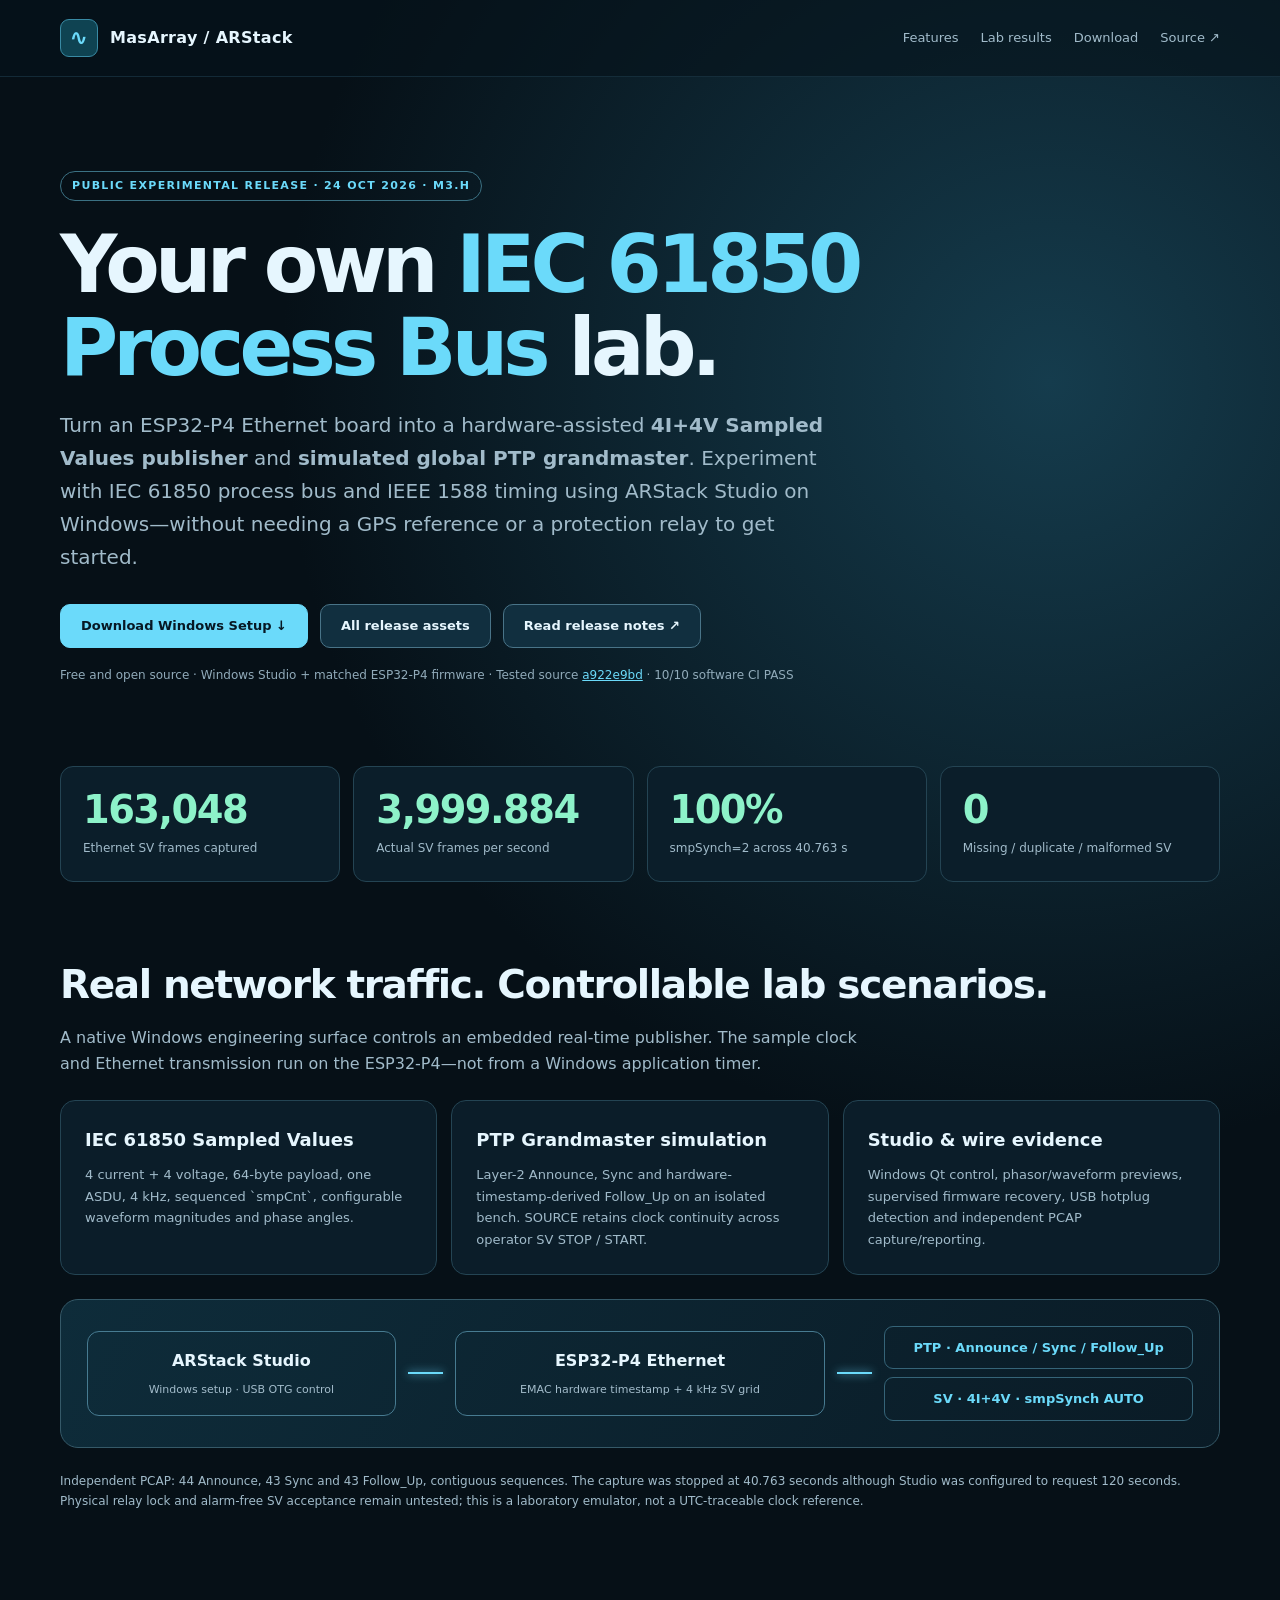
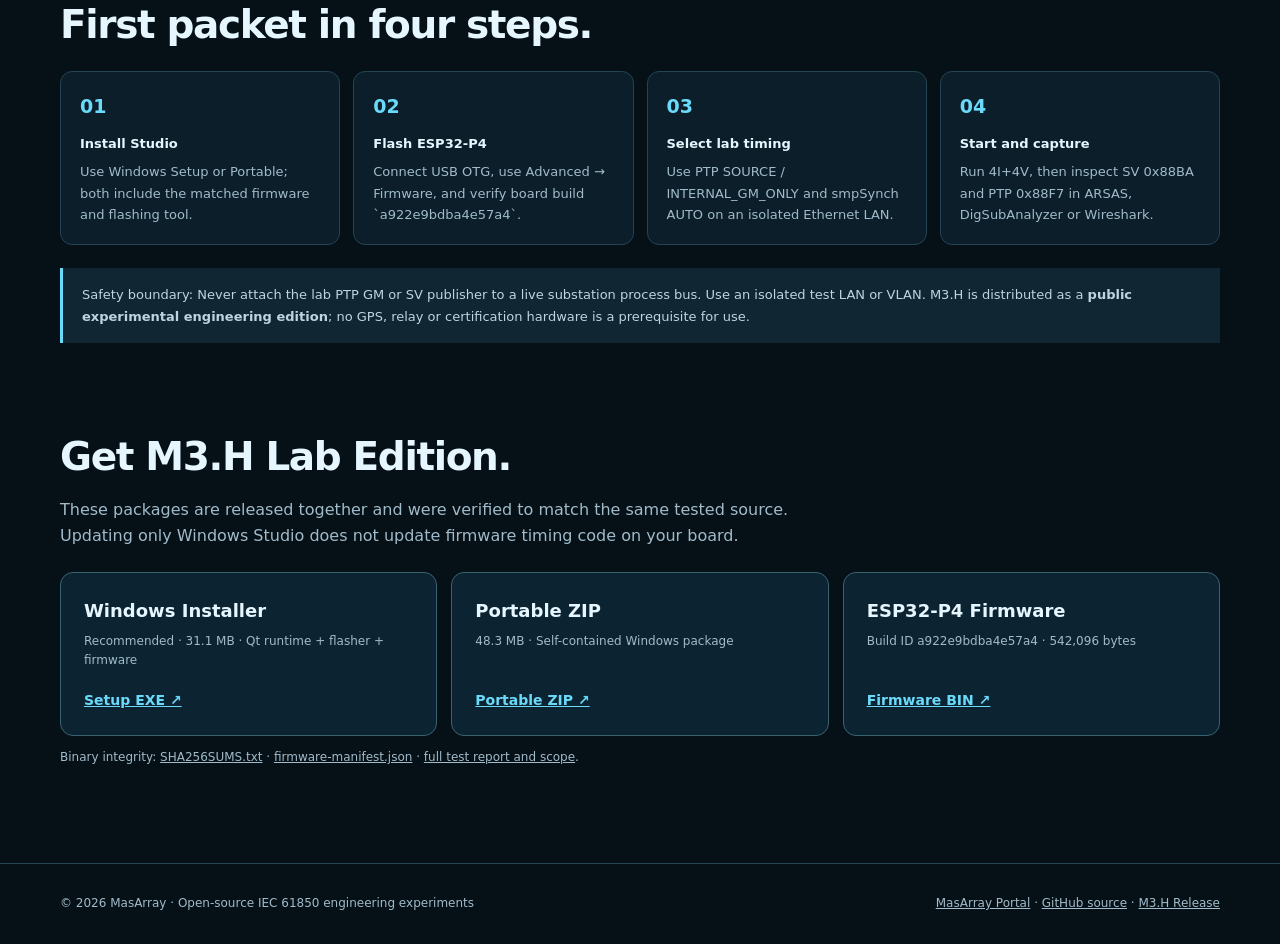
==== arstack61850/index.html @ d6f3a4f3 "feat(landing): publish standalone ARStack Process Bus M3.H product page, FAT metrics and verified do" ====
<!doctype html>
<html lang="en">
<head>
  <meta charset="utf-8">
  <meta name="viewport" content="width=device-width,initial-scale=1">
  <meta name="theme-color" content="#07151d">
  <meta name="robots" content="index,follow">
  <title>ARStack Process Bus Simulator M3.H — ESP32-P4 Sampled Values & PTP</title>
  <meta name="description" content="Free experimental IEC 61850 process bus lab simulator. ESP32-P4 4I+4V Sampled Values 4000 fps, simulated Global PTP Grandmaster, hardware timestamps, and native Windows Studio. Download Setup and firmware.">
  <link rel="canonical" href="https://masarray.github.io/arstack61850/">
  <meta property="og:type" content="website">
  <meta property="og:title" content="ARStack Process Bus Simulator — M3.H Lab Edition">
  <meta property="og:description" content="ESP32-P4 4I+4V Sampled Values + internal simulated Global PTP grandmaster for engineers. 163,048 SV in a 40.76 s capture; zero missing or sync transitions.">
  <meta property="og:url" content="https://masarray.github.io/arstack61850/">
  <meta property="og:image" content="https://masarray.github.io/social-preview.svg">
  <meta name="twitter:card" content="summary_large_image">
  <script type="application/ld+json">{"@context":"https://schema.org","@type":"SoftwareApplication","name":"ARStack Process Bus Simulator","softwareVersion":"M3.H Lab Edition","applicationCategory":"DeveloperApplication","operatingSystem":"Windows 10/11 + ESP32-P4 firmware","url":"https://masarray.github.io/arstack61850/","downloadUrl":"https://github.com/masarray/arstack61850/releases/tag/processbus-sim-m3h-20261024","isAccessibleForFree":true,"description":"Open-source experimental IEC 61850 Sampled Values publisher and internal simulated PTP grandmaster lab tool."}</script>
  <style>
    :root{color-scheme:dark;--bg:#061017;--panel:#0c202c;--ink:#e6f6fe;--dim:#a1bbca;--cyan:#6bdafa;--lime:#8df2c9;--line:#244453;--max:1160px;font:16px/1.65 system-ui,-apple-system,Segoe UI,sans-serif}
    *{box-sizing:border-box}body{margin:0;color:var(--ink);background:radial-gradient(circle at 82% 15%,#153c4d 0,transparent 32%),var(--bg)}
    a{color:inherit}a:focus-visible{outline:2px solid var(--cyan);outline-offset:4px}
    .shell{width:min(var(--max),calc(100% - 42px));margin:auto}.top{border-bottom:1px solid #21415288;background:#06121b9c}
    .nav{display:flex;justify-content:space-between;align-items:center;gap:16px;min-height:76px}.brand{display:flex;align-items:center;gap:12px;font-weight:770;text-decoration:none;letter-spacing:.02em}.logo{display:grid;place-items:center;width:38px;height:38px;background:#0f4352;border:1px solid #398aa4;border-radius:9px;color:var(--cyan);font-size:22px}
    .navlinks{display:flex;gap:22px;font-size:13px}.navlinks a{text-decoration:none;color:var(--dim)}.navlinks a:hover{color:var(--cyan)}
    .hero{padding:94px 0 60px}.pill{display:inline-block;padding:5px 11px;border:1px solid #3b7183;border-radius:100px;color:var(--cyan);font-size:11px;font-weight:700;letter-spacing:.12em;text-transform:uppercase}
    h1{max-width:960px;margin:23px 0 15px;font-size:clamp(43px,6.2vw,82px);line-height:1.04;letter-spacing:-.061em;font-weight:720}
    h1 em{font-style:normal;color:var(--cyan)}.lead{max-width:780px;color:var(--dim);font-size:clamp(16px,1.9vw,20px)}.actionrow{display:flex;flex-wrap:wrap;gap:12px;margin-top:30px}
    .btn{display:inline-flex;align-items:center;justify-content:center;min-height:44px;padding:10px 20px;border:1px solid #497488;border-radius:10px;text-decoration:none;font-size:13px;font-weight:700}
    .btn.primary{background:var(--cyan);border-color:var(--cyan);color:#071824}.btn.secondary{background:#112f3f}.btn:hover{filter:brightness(1.13)}
    .meta{margin-top:18px;color:#91abba;font-size:12px}.meta a{color:var(--cyan)}
    .metrics{display:grid;grid-template-columns:repeat(4,minmax(0,1fr));gap:13px;padding:20px 0 60px}
    .metric{padding:22px;background:#0b1e2a;border:1px solid var(--line);border-radius:13px}.metric strong{display:block;color:var(--lime);font-size:clamp(24px,3vw,39px);line-height:1.1;letter-spacing:-.04em}.metric span{display:block;margin-top:8px;color:var(--dim);font-size:12px}
    section.content{padding:20px 0 58px}h2{margin:0 0 14px;font-size:clamp(26px,3.5vw,39px);line-height:1.2;letter-spacing:-.035em}
    .sectionintro{max-width:800px;color:var(--dim)}.cards{display:grid;grid-template-columns:repeat(3,minmax(0,1fr));gap:14px;margin-top:22px}
    .card{padding:24px;border:1px solid var(--line);border-radius:15px;background:#0b1d29}.card h3{margin:0 0 10px;font-size:18px}.card p{margin:0;color:var(--dim);font-size:13px}
    .schematic{display:grid;grid-template-columns:1fr auto 1.2fr auto 1fr;align-items:center;gap:12px;margin:24px 0;padding:26px;border:1px solid #355968;border-radius:18px;background:linear-gradient(120deg,#0e2c3a,#0a1b26)}
    .unit{padding:16px;border:1px solid #477b91;border-radius:12px;text-align:center;font-weight:760}.unit small{display:block;color:#a3bccb;font-size:11px;font-weight:400;margin-top:7px}.wire{height:2px;width:35px;background:var(--cyan);box-shadow:0 0 9px var(--cyan)}.streams{display:grid;gap:8px;text-align:center}.streams div{padding:10px;border:1px solid #356478;border-radius:9px;color:var(--cyan);font-size:13px;font-weight:700}
    .footnote{padding:16px 19px;margin-top:22px;border-left:3px solid var(--cyan);background:#102633;color:#bfd4e0;font-size:13px}
    .setup{counter-reset:step;display:grid;grid-template-columns:repeat(4,1fr);gap:13px;margin:23px 0}.step{padding:19px;background:#0b1e2a;border:1px solid var(--line);border-radius:12px;color:var(--dim);font-size:13px}.step::before{counter-increment:step;content:"0" counter(step);display:block;color:var(--cyan);font-size:19px;font-weight:800;margin-bottom:10px}.step b{display:block;color:var(--ink);margin-bottom:7px}
    .downloads{display:grid;grid-template-columns:repeat(3,1fr);gap:14px;margin-top:22px}.download{display:flex;flex-direction:column;justify-content:space-between;gap:18px;padding:23px;border:1px solid #3a6372;border-radius:13px;background:#0c2432}.download h3{margin:0;font-size:18px}.download p{margin:6px 0 0;color:var(--dim);font-size:12px}.download a{color:var(--cyan);font-size:14px;font-weight:700}
    .small{color:var(--dim);font-size:12px}.footer{border-top:1px solid var(--line);margin-top:25px;padding:30px 0;color:var(--dim);font-size:12px}.footer .shell{display:flex;justify-content:space-between;gap:20px}
    @media(max-width:780px){.metrics{grid-template-columns:repeat(2,1fr)}.cards,.downloads{grid-template-columns:1fr}.setup{grid-template-columns:repeat(2,1fr)}.schematic{grid-template-columns:1fr;gap:12px}.wire{width:2px;height:25px;justify-self:center}.navlinks{gap:10px}.hero{padding-top:65px}}
    @media(max-width:480px){.shell{width:min(var(--max),calc(100% - 26px))}.navlinks a:first-child{display:none}.metrics{gap:8px}.metric{padding:16px}.setup{grid-template-columns:1fr}.actionrow .btn{width:100%}.footer .shell{flex-direction:column}}
    @media(prefers-reduced-motion:reduce){*{scroll-behavior:auto!important}}
  </style>
</head>
<body>
  <header class="top"><div class="shell nav"><a class="brand" href="https://masarray.github.io/"><span class="logo">∿</span>MasArray / ARStack</a><nav class="navlinks" aria-label="Product navigation"><a href="#features">Features</a><a href="#evidence">Lab results</a><a href="#downloads">Download</a><a href="https://github.com/masarray/arstack61850">Source ↗</a></nav></div></header>
  <main>
    <section class="shell hero"><span class="pill">Public experimental release · 24 Oct 2026 · M3.H</span>
      <h1>Your own <em>IEC 61850 Process Bus</em> lab.</h1>
      <p class="lead">Turn an ESP32-P4 Ethernet board into a hardware-assisted <strong>4I+4V Sampled Values publisher</strong> and <strong>simulated global PTP grandmaster</strong>. Experiment with IEC 61850 process bus and IEEE 1588 timing using ARStack Studio on Windows—without needing a GPS reference or a protection relay to get started.</p>
      <div class="actionrow"><a class="btn primary" href="https://github.com/masarray/arstack61850/releases/download/processbus-sim-m3h-20261024/ARStack-ProcessBus-M3H-win-x64-setup.exe">Download Windows Setup ↓</a><a class="btn secondary" href="#downloads">All release assets</a><a class="btn secondary" href="https://github.com/masarray/arstack61850/releases/tag/processbus-sim-m3h-20261024">Read release notes ↗</a></div>
      <div class="meta">Free and open source · Windows Studio + matched ESP32-P4 firmware · Tested source <a href="https://github.com/masarray/arstack61850/commit/a922e9bdba4e57a4e88406eb83344455dd8ff142">a922e9bd</a> · 10/10 software CI PASS</div>
    </section>
    <div class="shell metrics" id="evidence" aria-label="On-wire capture results"><div class="metric"><strong>163,048</strong><span>Ethernet SV frames captured</span></div><div class="metric"><strong>3,999.884</strong><span>Actual SV frames per second</span></div><div class="metric"><strong>100%</strong><span>smpSynch=2 across 40.763 s</span></div><div class="metric"><strong>0</strong><span>Missing / duplicate / malformed SV</span></div></div>
    <section class="shell content" id="features"><h2>Real network traffic. Controllable lab scenarios.</h2><p class="sectionintro">A native Windows engineering surface controls an embedded real-time publisher. The sample clock and Ethernet transmission run on the ESP32-P4—not from a Windows application timer.</p>
      <div class="cards"><article class="card"><h3>IEC 61850 Sampled Values</h3><p>4 current + 4 voltage, 64-byte payload, one ASDU, 4 kHz, sequenced `smpCnt`, configurable waveform magnitudes and phase angles.</p></article><article class="card"><h3>PTP Grandmaster simulation</h3><p>Layer-2 Announce, Sync and hardware-timestamp-derived Follow_Up on an isolated bench. SOURCE retains clock continuity across operator SV STOP / START.</p></article><article class="card"><h3>Studio & wire evidence</h3><p>Windows Qt control, phasor/waveform previews, supervised firmware recovery, USB hotplug detection and independent PCAP capture/reporting.</p></article></div>
      <div class="schematic" aria-label="Process bus simulator topology"><div class="unit">ARStack Studio<small>Windows setup · USB OTG control</small></div><span class="wire" aria-hidden="true"></span><div class="unit">ESP32-P4 Ethernet<small>EMAC hardware timestamp + 4 kHz SV grid</small></div><span class="wire" aria-hidden="true"></span><div class="streams"><div>PTP · Announce / Sync / Follow_Up</div><div>SV · 4I+4V · smpSynch AUTO</div></div></div>
      <p class="small">Independent PCAP: 44 Announce, 43 Sync and 43 Follow_Up, contiguous sequences. The capture was stopped at 40.763 seconds although Studio was configured to request 120 seconds. Physical relay lock and alarm-free SV acceptance remain untested; this is a laboratory emulator, not a UTC-traceable clock reference.</p>
    </section>
    <section class="shell content" id="getting-started"><h2>First packet in four steps.</h2><div class="setup"><div class="step"><b>Install Studio</b>Use Windows Setup or Portable; both include the matched firmware and flashing tool.</div><div class="step"><b>Flash ESP32-P4</b>Connect USB OTG, use Advanced → Firmware, and verify board build `a922e9bdba4e57a4`.</div><div class="step"><b>Select lab timing</b>Use PTP SOURCE / INTERNAL_GM_ONLY and smpSynch AUTO on an isolated Ethernet LAN.</div><div class="step"><b>Start and capture</b>Run 4I+4V, then inspect SV 0x88BA and PTP 0x88F7 in ARSAS, DigSubAnalyzer or Wireshark.</div></div><p class="footnote">Safety boundary: Never attach the lab PTP GM or SV publisher to a live substation process bus. Use an isolated test LAN or VLAN. M3.H is distributed as a <strong>public experimental engineering edition</strong>; no GPS, relay or certification hardware is a prerequisite for use.</p></section>
    <section class="shell content" id="downloads"><h2>Get M3.H Lab Edition.</h2><p class="sectionintro">These packages are released together and were verified to match the same tested source. Updating only Windows Studio does not update firmware timing code on your board.</p>
      <div class="downloads"><article class="download"><div><h3>Windows Installer</h3><p>Recommended · 31.1 MB · Qt runtime + flasher + firmware</p></div><a href="https://github.com/masarray/arstack61850/releases/download/processbus-sim-m3h-20261024/ARStack-ProcessBus-M3H-win-x64-setup.exe">Setup EXE ↗</a></article>
        <article class="download"><div><h3>Portable ZIP</h3><p>48.3 MB · Self-contained Windows package</p></div><a href="https://github.com/masarray/arstack61850/releases/download/processbus-sim-m3h-20261024/ARStack-ProcessBus-M3H-win-x64-portable.zip">Portable ZIP ↗</a></article>
        <article class="download"><div><h3>ESP32-P4 Firmware</h3><p>Build ID a922e9bdba4e57a4 · 542,096 bytes</p></div><a href="https://github.com/masarray/arstack61850/releases/download/processbus-sim-m3h-20261024/ARStack-ESP32P4-ProcessBus-M3H-firmware.bin">Firmware BIN ↗</a></article></div>
      <p class="small">Binary integrity: <a href="https://github.com/masarray/arstack61850/releases/download/processbus-sim-m3h-20261024/SHA256SUMS.txt">SHA256SUMS.txt</a> · <a href="https://github.com/masarray/arstack61850/releases/download/processbus-sim-m3h-20261024/firmware-manifest.json">firmware-manifest.json</a> · <a href="https://github.com/masarray/arstack61850/blob/main/docs/releases/PROCESS_BUS_SIMULATOR_M3H_PUBLIC_20261024.md">full test report and scope</a>.</p></section>
  </main>
  <footer class="footer"><div class="shell"><span>© 2026 MasArray · Open-source IEC 61850 engineering experiments</span><span><a href="https://masarray.github.io/">MasArray Portal</a> · <a href="https://github.com/masarray/arstack61850">GitHub source</a> · <a href="https://github.com/masarray/arstack61850/releases/tag/processbus-sim-m3h-20261024">M3.H Release</a></span></div></footer>
</body></html>
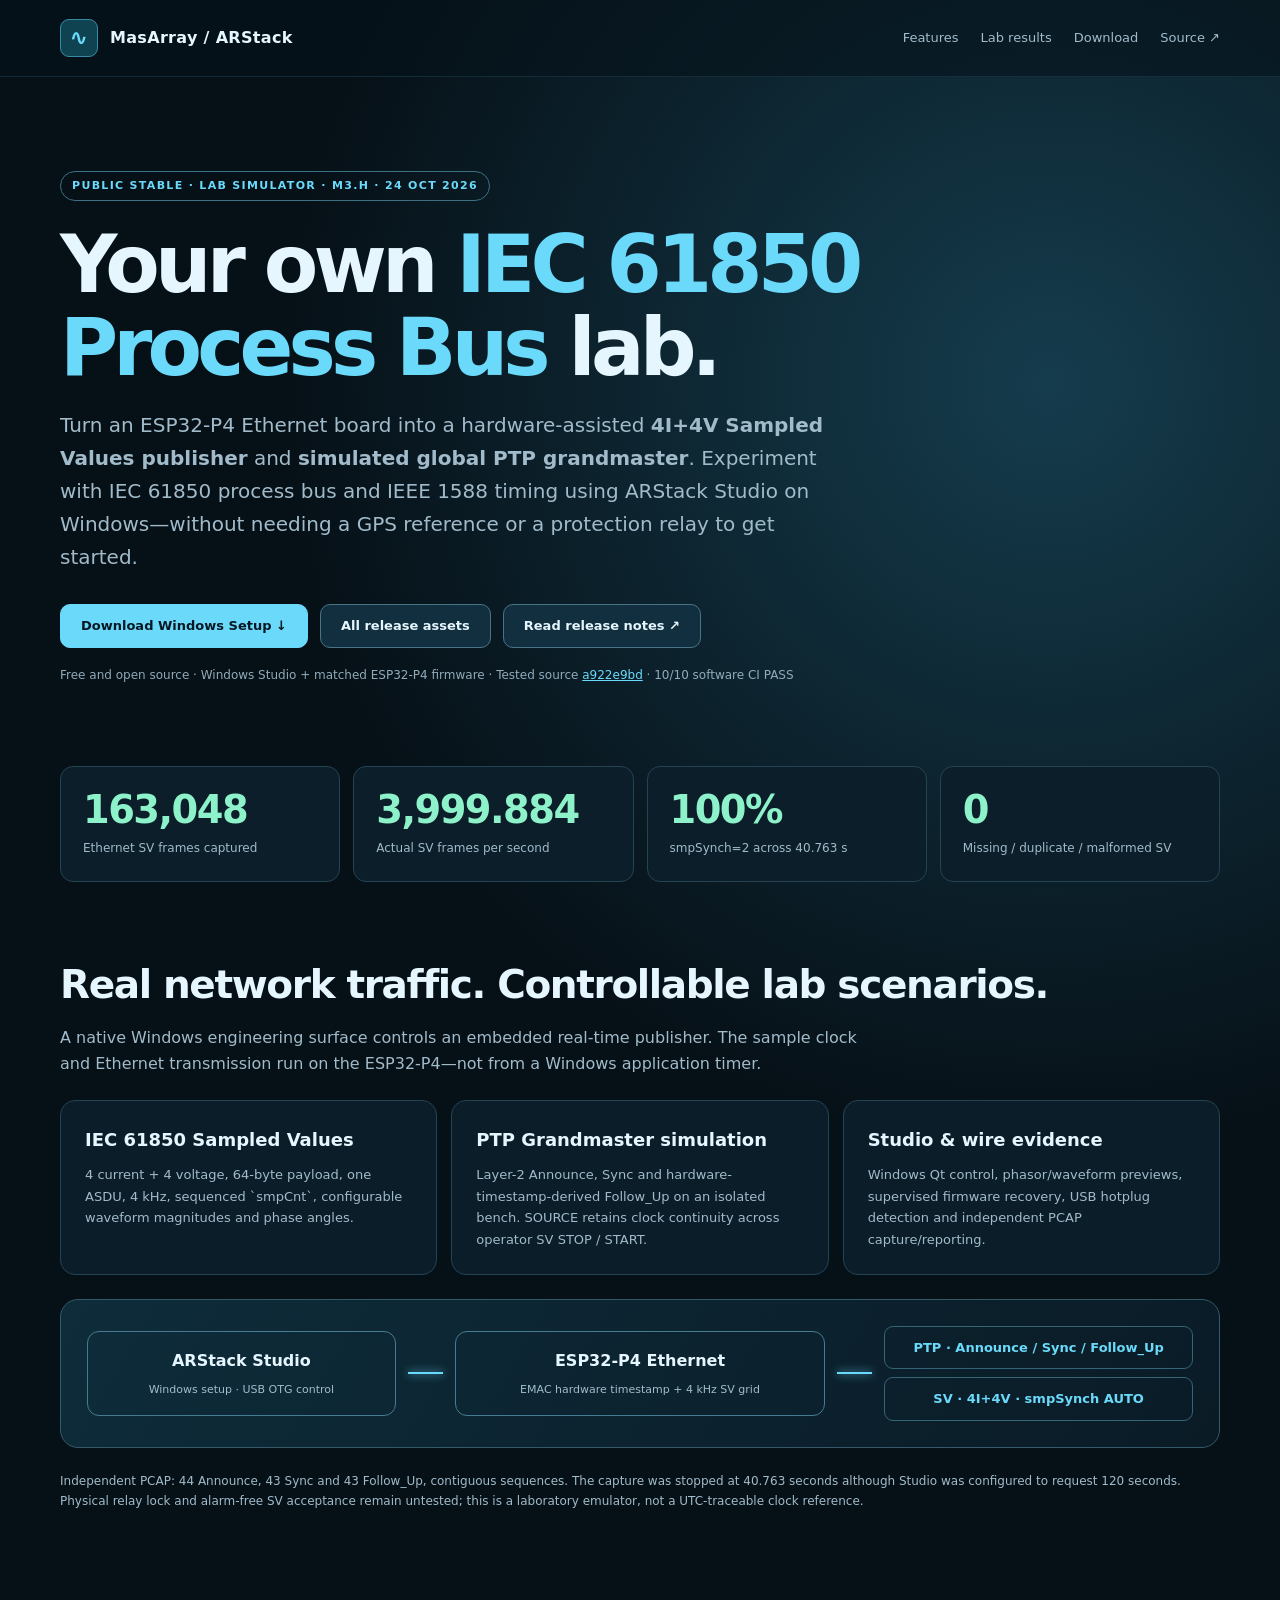
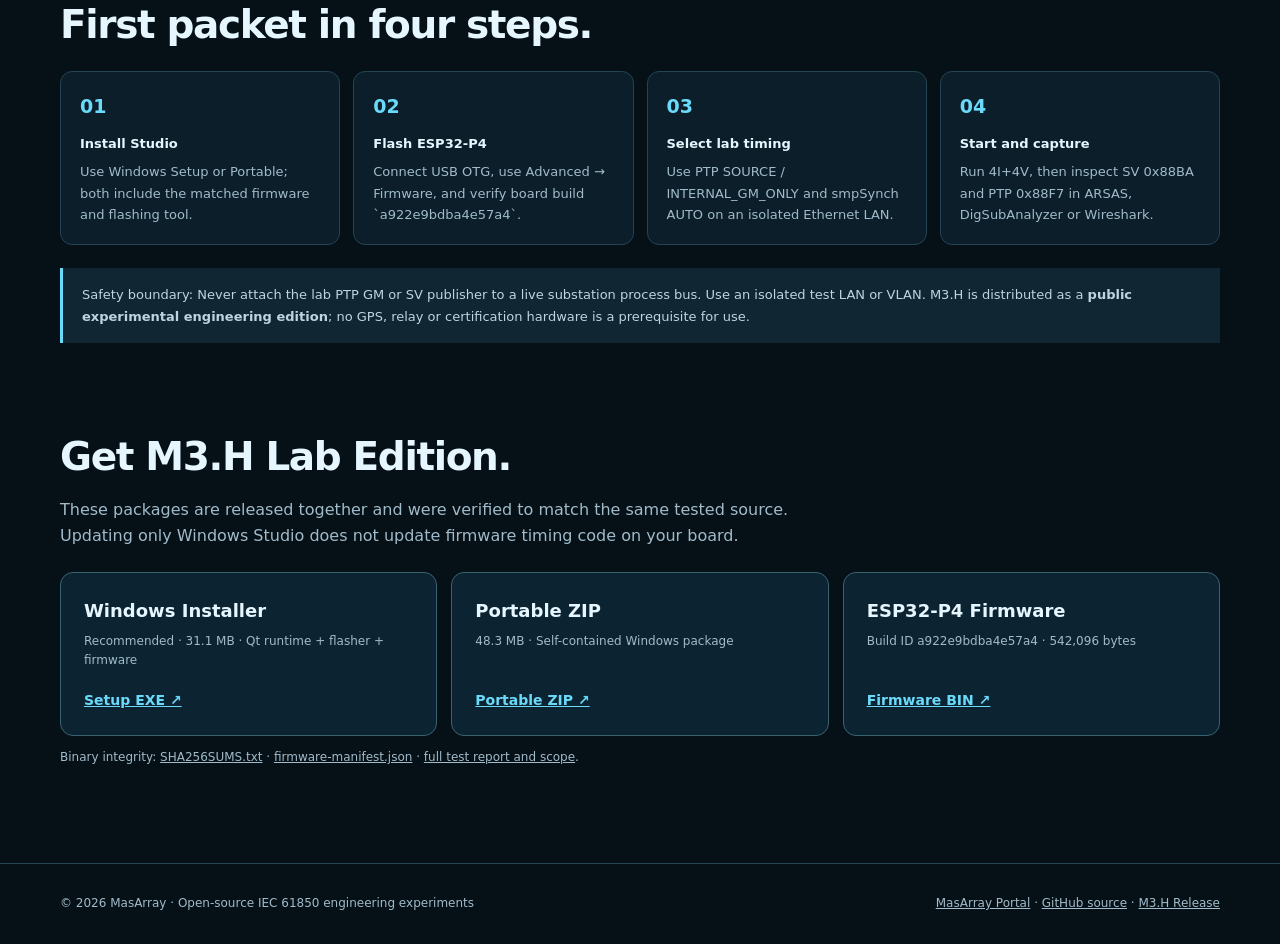
==== commit 8b396f59: "web(m3h): sync Public Stable simulator status with immutable GitHub release" ====
--- a/arstack61850/index.html
+++ b/arstack61850/index.html
@@ -6,15 +6,15 @@
   <meta name="theme-color" content="#07151d">
   <meta name="robots" content="index,follow">
   <title>ARStack Process Bus Simulator M3.H — ESP32-P4 Sampled Values & PTP</title>
-  <meta name="description" content="Free experimental IEC 61850 process bus lab simulator. ESP32-P4 4I+4V Sampled Values 4000 fps, simulated Global PTP Grandmaster, hardware timestamps, and native Windows Studio. Download Setup and firmware.">
+  <meta name="description" content="Free Public Stable IEC 61850 process bus lab simulator. ESP32-P4 4I+4V Sampled Values 4000 fps, simulated Global PTP Grandmaster, hardware timestamps, and native Windows Studio. Download Setup and firmware.">
   <link rel="canonical" href="https://masarray.github.io/arstack61850/">
   <meta property="og:type" content="website">
-  <meta property="og:title" content="ARStack Process Bus Simulator — M3.H Lab Edition">
+  <meta property="og:title" content="ARStack Process Bus Simulator M3.H — Stable Lab Simulator Edition">
   <meta property="og:description" content="ESP32-P4 4I+4V Sampled Values + internal simulated Global PTP grandmaster for engineers. 163,048 SV in a 40.76 s capture; zero missing or sync transitions.">
   <meta property="og:url" content="https://masarray.github.io/arstack61850/">
   <meta property="og:image" content="https://masarray.github.io/social-preview.svg">
   <meta name="twitter:card" content="summary_large_image">
-  <script type="application/ld+json">{"@context":"https://schema.org","@type":"SoftwareApplication","name":"ARStack Process Bus Simulator","softwareVersion":"M3.H Lab Edition","applicationCategory":"DeveloperApplication","operatingSystem":"Windows 10/11 + ESP32-P4 firmware","url":"https://masarray.github.io/arstack61850/","downloadUrl":"https://github.com/masarray/arstack61850/releases/tag/processbus-sim-m3h-20261024","isAccessibleForFree":true,"description":"Open-source experimental IEC 61850 Sampled Values publisher and internal simulated PTP grandmaster lab tool."}</script>
+  <script type="application/ld+json">{"@context":"https://schema.org","@type":"SoftwareApplication","name":"ARStack Process Bus Simulator","softwareVersion":"M3.H Stable Lab Simulator Edition","applicationCategory":"DeveloperApplication","operatingSystem":"Windows 10/11 + ESP32-P4 firmware","url":"https://masarray.github.io/arstack61850/","downloadUrl":"https://github.com/masarray/arstack61850/releases/tag/processbus-sim-m3h-20261024","isAccessibleForFree":true,"description":"Open-source experimental IEC 61850 Sampled Values publisher and internal simulated PTP grandmaster lab tool."}</script>
   <style>
     :root{color-scheme:dark;--bg:#061017;--panel:#0c202c;--ink:#e6f6fe;--dim:#a1bbca;--cyan:#6bdafa;--lime:#8df2c9;--line:#244453;--max:1160px;font:16px/1.65 system-ui,-apple-system,Segoe UI,sans-serif}
     *{box-sizing:border-box}body{margin:0;color:var(--ink);background:radial-gradient(circle at 82% 15%,#153c4d 0,transparent 32%),var(--bg)}
@@ -47,7 +47,7 @@
 <body>
   <header class="top"><div class="shell nav"><a class="brand" href="https://masarray.github.io/"><span class="logo">∿</span>MasArray / ARStack</a><nav class="navlinks" aria-label="Product navigation"><a href="#features">Features</a><a href="#evidence">Lab results</a><a href="#downloads">Download</a><a href="https://github.com/masarray/arstack61850">Source ↗</a></nav></div></header>
   <main>
-    <section class="shell hero"><span class="pill">Public experimental release · 24 Oct 2026 · M3.H</span>
+    <section class="shell hero"><span class="pill">Public Stable · Lab Simulator · M3.H · 24 Oct 2026</span>
       <h1>Your own <em>IEC 61850 Process Bus</em> lab.</h1>
       <p class="lead">Turn an ESP32-P4 Ethernet board into a hardware-assisted <strong>4I+4V Sampled Values publisher</strong> and <strong>simulated global PTP grandmaster</strong>. Experiment with IEC 61850 process bus and IEEE 1588 timing using ARStack Studio on Windows—without needing a GPS reference or a protection relay to get started.</p>
       <div class="actionrow"><a class="btn primary" href="https://github.com/masarray/arstack61850/releases/download/processbus-sim-m3h-20261024/ARStack-ProcessBus-M3H-win-x64-setup.exe">Download Windows Setup ↓</a><a class="btn secondary" href="#downloads">All release assets</a><a class="btn secondary" href="https://github.com/masarray/arstack61850/releases/tag/processbus-sim-m3h-20261024">Read release notes ↗</a></div>
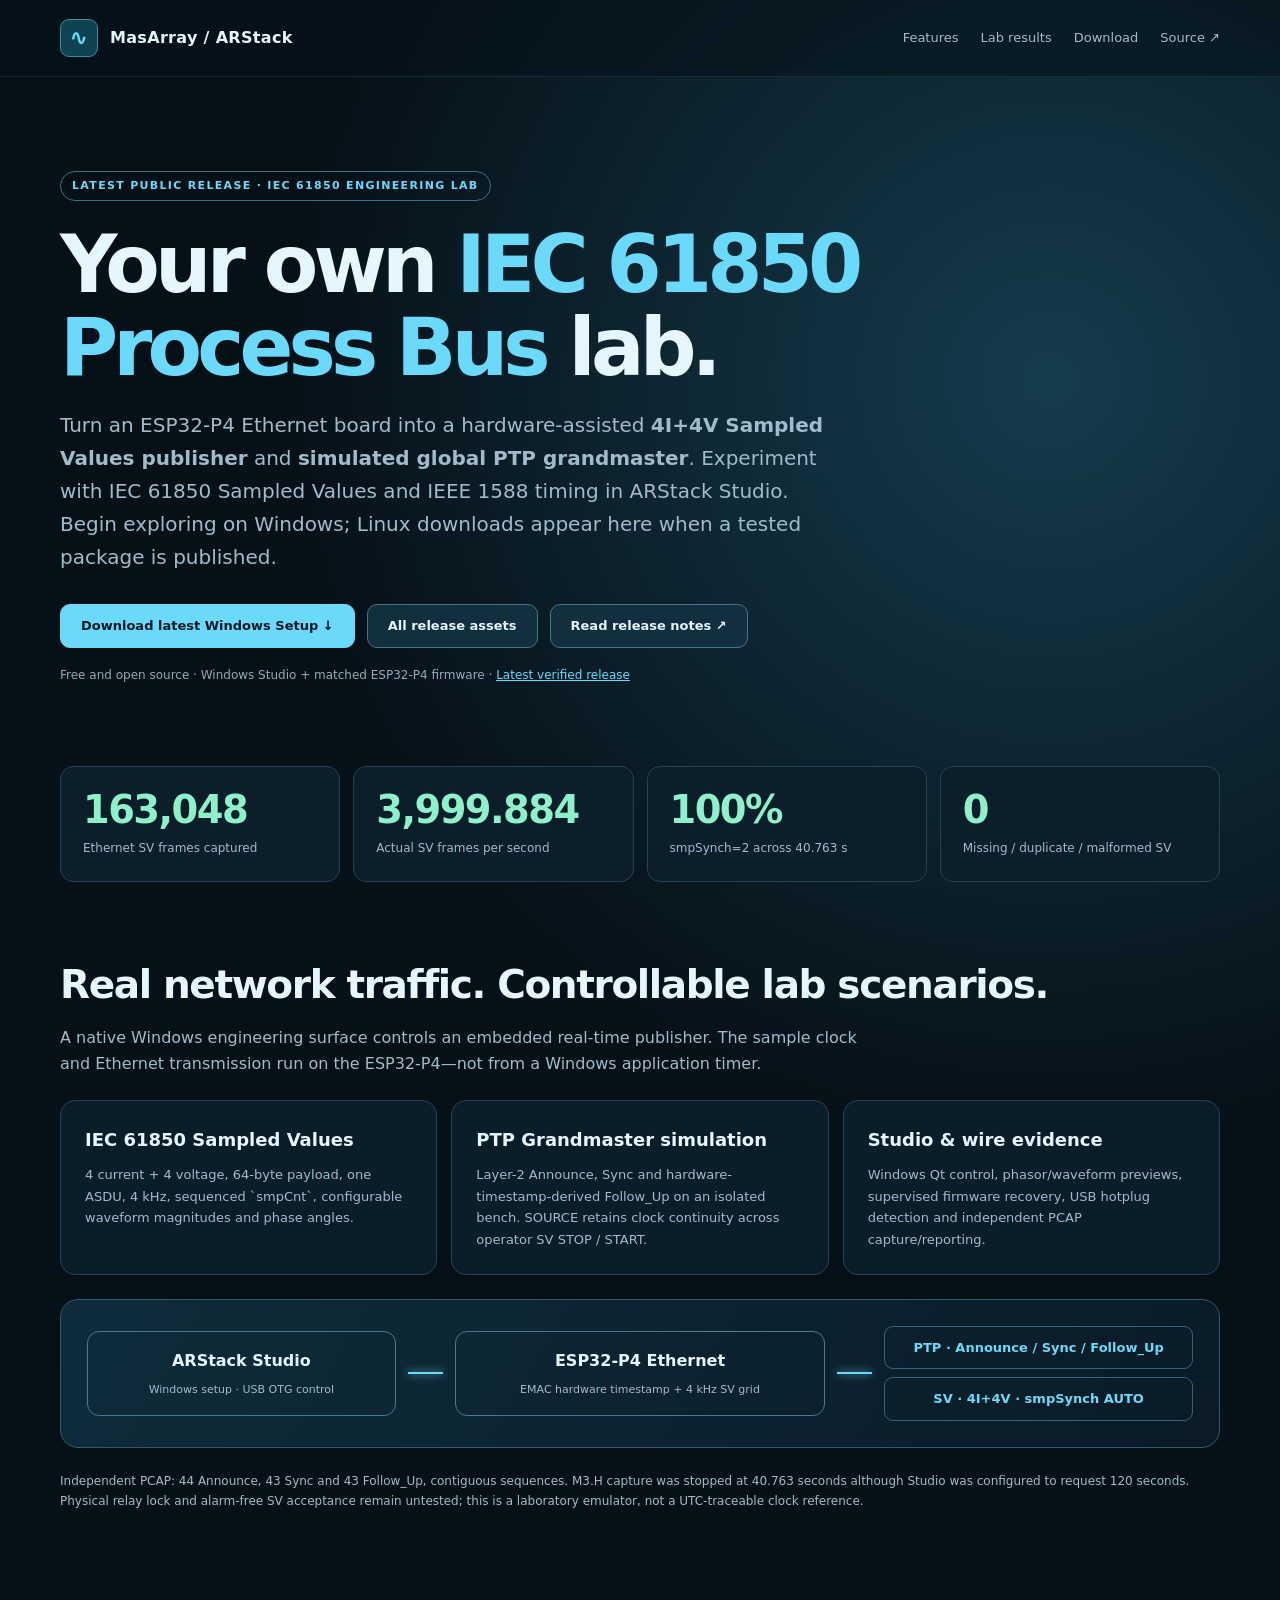
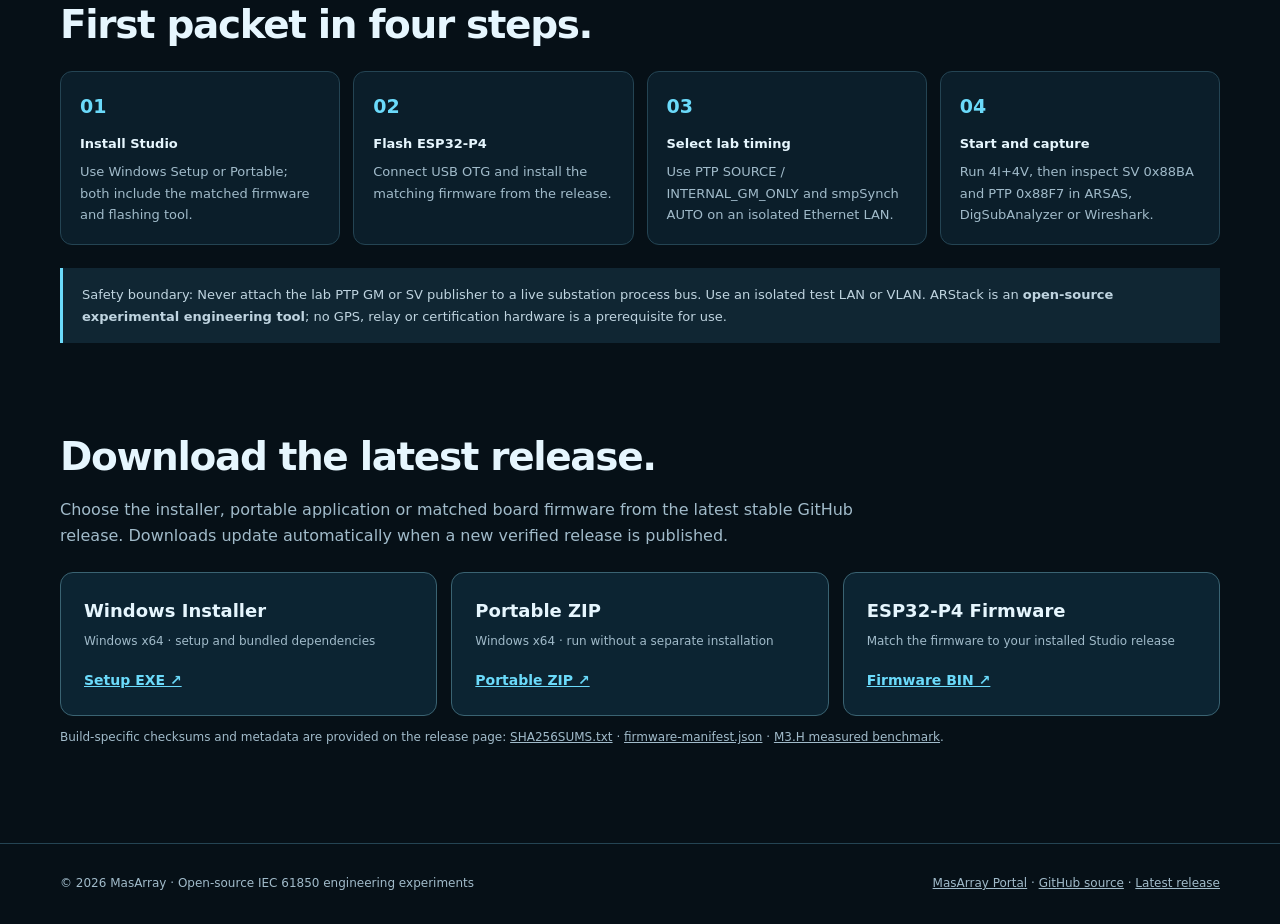
==== commit fa9bcbbd: "feat(web): follow latest stable ARStack release, dynamic download assets and evergreen onboarding" ====
--- a/arstack61850/index.html
+++ b/arstack61850/index.html
@@ -5,8 +5,8 @@
   <meta name="viewport" content="width=device-width,initial-scale=1">
   <meta name="theme-color" content="#07151d">
   <meta name="robots" content="index,follow">
-  <title>ARStack Process Bus Simulator M3.H — ESP32-P4 Sampled Values & PTP</title>
-  <meta name="description" content="Free Public Stable IEC 61850 process bus lab simulator. ESP32-P4 4I+4V Sampled Values 4000 fps, simulated Global PTP Grandmaster, hardware timestamps, and native Windows Studio. Download Setup and firmware.">
+  <title>ARStack61850 — IEC 61850 Process Bus Simulator & Engineering Lab</title>
+  <meta name="description" content="Open-source IEC 61850 engineering laboratory with Sampled Values, PTP simulation, real-time ESP32-P4 output and ARStack Studio. Download the latest verified release.">
   <link rel="canonical" href="https://masarray.github.io/arstack61850/">
   <meta property="og:type" content="website">
   <meta property="og:title" content="ARStack Process Bus Simulator M3.H — Stable Lab Simulator Edition">
@@ -14,7 +14,7 @@
   <meta property="og:url" content="https://masarray.github.io/arstack61850/">
   <meta property="og:image" content="https://masarray.github.io/social-preview.svg">
   <meta name="twitter:card" content="summary_large_image">
-  <script type="application/ld+json">{"@context":"https://schema.org","@type":"SoftwareApplication","name":"ARStack Process Bus Simulator","softwareVersion":"M3.H Stable Lab Simulator Edition","applicationCategory":"DeveloperApplication","operatingSystem":"Windows 10/11 + ESP32-P4 firmware","url":"https://masarray.github.io/arstack61850/","downloadUrl":"https://github.com/masarray/arstack61850/releases/tag/processbus-sim-m3h-20261024","isAccessibleForFree":true,"description":"Open-source experimental IEC 61850 Sampled Values publisher and internal simulated PTP grandmaster lab tool."}</script>
+  <script type="application/ld+json">{"@context":"https://schema.org","@type":"SoftwareApplication","name":"ARStack Process Bus Simulator","softwareVersion":"Latest public release","applicationCategory":"DeveloperApplication","operatingSystem":"Windows 10/11; Linux when available; ESP32-P4 firmware","url":"https://masarray.github.io/arstack61850/","downloadUrl":"https://github.com/masarray/arstack61850/releases/latest","isAccessibleForFree":true,"description":"Open-source Public Stable laboratory IEC 61850 Sampled Values publisher and internal simulated PTP grandmaster lab tool."}</script>
   <style>
     :root{color-scheme:dark;--bg:#061017;--panel:#0c202c;--ink:#e6f6fe;--dim:#a1bbca;--cyan:#6bdafa;--lime:#8df2c9;--line:#244453;--max:1160px;font:16px/1.65 system-ui,-apple-system,Segoe UI,sans-serif}
     *{box-sizing:border-box}body{margin:0;color:var(--ink);background:radial-gradient(circle at 82% 15%,#153c4d 0,transparent 32%),var(--bg)}
@@ -42,29 +42,63 @@
     @media(max-width:780px){.metrics{grid-template-columns:repeat(2,1fr)}.cards,.downloads{grid-template-columns:1fr}.setup{grid-template-columns:repeat(2,1fr)}.schematic{grid-template-columns:1fr;gap:12px}.wire{width:2px;height:25px;justify-self:center}.navlinks{gap:10px}.hero{padding-top:65px}}
     @media(max-width:480px){.shell{width:min(var(--max),calc(100% - 26px))}.navlinks a:first-child{display:none}.metrics{gap:8px}.metric{padding:16px}.setup{grid-template-columns:1fr}.actionrow .btn{width:100%}.footer .shell{flex-direction:column}}
     @media(prefers-reduced-motion:reduce){*{scroll-behavior:auto!important}}
-  </style>
+  .download[hidden]{display:none}</style>
 </head>
 <body>
   <header class="top"><div class="shell nav"><a class="brand" href="https://masarray.github.io/"><span class="logo">∿</span>MasArray / ARStack</a><nav class="navlinks" aria-label="Product navigation"><a href="#features">Features</a><a href="#evidence">Lab results</a><a href="#downloads">Download</a><a href="https://github.com/masarray/arstack61850">Source ↗</a></nav></div></header>
   <main>
-    <section class="shell hero"><span class="pill">Public Stable · Lab Simulator · M3.H · 24 Oct 2026</span>
+    <section class="shell hero"><span class="pill" data-latest-label>Latest public release · IEC 61850 engineering lab</span>
       <h1>Your own <em>IEC 61850 Process Bus</em> lab.</h1>
-      <p class="lead">Turn an ESP32-P4 Ethernet board into a hardware-assisted <strong>4I+4V Sampled Values publisher</strong> and <strong>simulated global PTP grandmaster</strong>. Experiment with IEC 61850 process bus and IEEE 1588 timing using ARStack Studio on Windows—without needing a GPS reference or a protection relay to get started.</p>
-      <div class="actionrow"><a class="btn primary" href="https://github.com/masarray/arstack61850/releases/download/processbus-sim-m3h-20261024/ARStack-ProcessBus-M3H-win-x64-setup.exe">Download Windows Setup ↓</a><a class="btn secondary" href="#downloads">All release assets</a><a class="btn secondary" href="https://github.com/masarray/arstack61850/releases/tag/processbus-sim-m3h-20261024">Read release notes ↗</a></div>
-      <div class="meta">Free and open source · Windows Studio + matched ESP32-P4 firmware · Tested source <a href="https://github.com/masarray/arstack61850/commit/a922e9bdba4e57a4e88406eb83344455dd8ff142">a922e9bd</a> · 10/10 software CI PASS</div>
+      <p class="lead">Turn an ESP32-P4 Ethernet board into a hardware-assisted <strong>4I+4V Sampled Values publisher</strong> and <strong>simulated global PTP grandmaster</strong>. Experiment with IEC 61850 Sampled Values and IEEE 1588 timing in ARStack Studio. Begin exploring on Windows; Linux downloads appear here when a tested package is published.</p>
+      <div class="actionrow"><a class="btn primary" data-asset="windows" href="https://github.com/masarray/arstack61850/releases/latest">Download latest Windows Setup ↓</a><a class="btn secondary" href="#downloads">All release assets</a><a class="btn secondary" href="https://github.com/masarray/arstack61850/releases/latest">Read release notes ↗</a></div>
+      <div class="meta">Free and open source · Windows Studio + matched ESP32-P4 firmware · <a href="https://github.com/masarray/arstack61850/releases/latest">Latest verified release</a></div>
     </section>
-    <div class="shell metrics" id="evidence" aria-label="On-wire capture results"><div class="metric"><strong>163,048</strong><span>Ethernet SV frames captured</span></div><div class="metric"><strong>3,999.884</strong><span>Actual SV frames per second</span></div><div class="metric"><strong>100%</strong><span>smpSynch=2 across 40.763 s</span></div><div class="metric"><strong>0</strong><span>Missing / duplicate / malformed SV</span></div></div>
+    <div class="shell metrics" id="evidence" aria-label="M3.H measured on-wire benchmark"><div class="metric"><strong>163,048</strong><span>Ethernet SV frames captured</span></div><div class="metric"><strong>3,999.884</strong><span>Actual SV frames per second</span></div><div class="metric"><strong>100%</strong><span>smpSynch=2 across 40.763 s</span></div><div class="metric"><strong>0</strong><span>Missing / duplicate / malformed SV</span></div></div>
     <section class="shell content" id="features"><h2>Real network traffic. Controllable lab scenarios.</h2><p class="sectionintro">A native Windows engineering surface controls an embedded real-time publisher. The sample clock and Ethernet transmission run on the ESP32-P4—not from a Windows application timer.</p>
       <div class="cards"><article class="card"><h3>IEC 61850 Sampled Values</h3><p>4 current + 4 voltage, 64-byte payload, one ASDU, 4 kHz, sequenced `smpCnt`, configurable waveform magnitudes and phase angles.</p></article><article class="card"><h3>PTP Grandmaster simulation</h3><p>Layer-2 Announce, Sync and hardware-timestamp-derived Follow_Up on an isolated bench. SOURCE retains clock continuity across operator SV STOP / START.</p></article><article class="card"><h3>Studio & wire evidence</h3><p>Windows Qt control, phasor/waveform previews, supervised firmware recovery, USB hotplug detection and independent PCAP capture/reporting.</p></article></div>
       <div class="schematic" aria-label="Process bus simulator topology"><div class="unit">ARStack Studio<small>Windows setup · USB OTG control</small></div><span class="wire" aria-hidden="true"></span><div class="unit">ESP32-P4 Ethernet<small>EMAC hardware timestamp + 4 kHz SV grid</small></div><span class="wire" aria-hidden="true"></span><div class="streams"><div>PTP · Announce / Sync / Follow_Up</div><div>SV · 4I+4V · smpSynch AUTO</div></div></div>
-      <p class="small">Independent PCAP: 44 Announce, 43 Sync and 43 Follow_Up, contiguous sequences. The capture was stopped at 40.763 seconds although Studio was configured to request 120 seconds. Physical relay lock and alarm-free SV acceptance remain untested; this is a laboratory emulator, not a UTC-traceable clock reference.</p>
+      <p class="small">Independent PCAP: 44 Announce, 43 Sync and 43 Follow_Up, contiguous sequences. M3.H capture was stopped at 40.763 seconds although Studio was configured to request 120 seconds. Physical relay lock and alarm-free SV acceptance remain untested; this is a laboratory emulator, not a UTC-traceable clock reference.</p>
     </section>
-    <section class="shell content" id="getting-started"><h2>First packet in four steps.</h2><div class="setup"><div class="step"><b>Install Studio</b>Use Windows Setup or Portable; both include the matched firmware and flashing tool.</div><div class="step"><b>Flash ESP32-P4</b>Connect USB OTG, use Advanced → Firmware, and verify board build `a922e9bdba4e57a4`.</div><div class="step"><b>Select lab timing</b>Use PTP SOURCE / INTERNAL_GM_ONLY and smpSynch AUTO on an isolated Ethernet LAN.</div><div class="step"><b>Start and capture</b>Run 4I+4V, then inspect SV 0x88BA and PTP 0x88F7 in ARSAS, DigSubAnalyzer or Wireshark.</div></div><p class="footnote">Safety boundary: Never attach the lab PTP GM or SV publisher to a live substation process bus. Use an isolated test LAN or VLAN. M3.H is distributed as a <strong>public experimental engineering edition</strong>; no GPS, relay or certification hardware is a prerequisite for use.</p></section>
-    <section class="shell content" id="downloads"><h2>Get M3.H Lab Edition.</h2><p class="sectionintro">These packages are released together and were verified to match the same tested source. Updating only Windows Studio does not update firmware timing code on your board.</p>
-      <div class="downloads"><article class="download"><div><h3>Windows Installer</h3><p>Recommended · 31.1 MB · Qt runtime + flasher + firmware</p></div><a href="https://github.com/masarray/arstack61850/releases/download/processbus-sim-m3h-20261024/ARStack-ProcessBus-M3H-win-x64-setup.exe">Setup EXE ↗</a></article>
-        <article class="download"><div><h3>Portable ZIP</h3><p>48.3 MB · Self-contained Windows package</p></div><a href="https://github.com/masarray/arstack61850/releases/download/processbus-sim-m3h-20261024/ARStack-ProcessBus-M3H-win-x64-portable.zip">Portable ZIP ↗</a></article>
-        <article class="download"><div><h3>ESP32-P4 Firmware</h3><p>Build ID a922e9bdba4e57a4 · 542,096 bytes</p></div><a href="https://github.com/masarray/arstack61850/releases/download/processbus-sim-m3h-20261024/ARStack-ESP32P4-ProcessBus-M3H-firmware.bin">Firmware BIN ↗</a></article></div>
-      <p class="small">Binary integrity: <a href="https://github.com/masarray/arstack61850/releases/download/processbus-sim-m3h-20261024/SHA256SUMS.txt">SHA256SUMS.txt</a> · <a href="https://github.com/masarray/arstack61850/releases/download/processbus-sim-m3h-20261024/firmware-manifest.json">firmware-manifest.json</a> · <a href="https://github.com/masarray/arstack61850/blob/main/docs/releases/PROCESS_BUS_SIMULATOR_M3H_PUBLIC_20261024.md">full test report and scope</a>.</p></section>
+    <section class="shell content" id="getting-started"><h2>First packet in four steps.</h2><div class="setup"><div class="step"><b>Install Studio</b>Use Windows Setup or Portable; both include the matched firmware and flashing tool.</div><div class="step"><b>Flash ESP32-P4</b>Connect USB OTG and install the matching firmware from the release.</div><div class="step"><b>Select lab timing</b>Use PTP SOURCE / INTERNAL_GM_ONLY and smpSynch AUTO on an isolated Ethernet LAN.</div><div class="step"><b>Start and capture</b>Run 4I+4V, then inspect SV 0x88BA and PTP 0x88F7 in ARSAS, DigSubAnalyzer or Wireshark.</div></div><p class="footnote">Safety boundary: Never attach the lab PTP GM or SV publisher to a live substation process bus. Use an isolated test LAN or VLAN. ARStack is an <strong>open-source experimental engineering tool</strong>; no GPS, relay or certification hardware is a prerequisite for use.</p></section>
+    <section class="shell content" id="downloads"><h2>Download the latest release.</h2><p class="sectionintro">Choose the installer, portable application or matched board firmware from the latest stable GitHub release. Downloads update automatically when a new verified release is published.</p>
+      <div class="downloads"><article class="download"><div><h3>Windows Installer</h3><p>Windows x64 · setup and bundled dependencies</p></div><a data-asset="windows" href="https://github.com/masarray/arstack61850/releases/latest">Setup EXE ↗</a></article>
+        <article class="download"><div><h3>Portable ZIP</h3><p>Windows x64 · run without a separate installation</p></div><a data-asset="portable" href="https://github.com/masarray/arstack61850/releases/latest">Portable ZIP ↗</a></article>
+        <article class="download"><div><h3>ESP32-P4 Firmware</h3><p>Match the firmware to your installed Studio release</p></div><a data-asset="firmware" href="https://github.com/masarray/arstack61850/releases/latest">Firmware BIN ↗</a></article>
+        <article class="download" id="linux-download" hidden><div><h3>Linux AppImage</h3><p>Linux x86_64 · single-file desktop app</p></div><a data-asset="linux" href="https://github.com/masarray/arstack61850/releases/latest">AppImage ↗</a></article></div>
+      <p class="small">Build-specific checksums and metadata are provided on the release page: <a href="https://github.com/masarray/arstack61850/releases/latest">SHA256SUMS.txt</a> · <a href="https://github.com/masarray/arstack61850/releases/latest">firmware-manifest.json</a> · <a href="https://github.com/masarray/arstack61850/blob/main/docs/releases/PROCESS_BUS_SIMULATOR_M3H_PUBLIC_20261024.md">M3.H measured benchmark</a>.</p></section>
   </main>
-  <footer class="footer"><div class="shell"><span>© 2026 MasArray · Open-source IEC 61850 engineering experiments</span><span><a href="https://masarray.github.io/">MasArray Portal</a> · <a href="https://github.com/masarray/arstack61850">GitHub source</a> · <a href="https://github.com/masarray/arstack61850/releases/tag/processbus-sim-m3h-20261024">M3.H Release</a></span></div></footer>
+  <footer class="footer"><div class="shell"><span>© 2026 MasArray · Open-source IEC 61850 engineering experiments</span><span><a href="https://masarray.github.io/">MasArray Portal</a> · <a href="https://github.com/masarray/arstack61850">GitHub source</a> · <a href="https://github.com/masarray/arstack61850/releases/latest">Latest release</a></span></div></footer>
+
+<script>
+/* Public release cards track GitHub's latest stable release, not a pinned tag. */
+(async function syncLatestRelease(){
+  const fallback='https://github.com/masarray/arstack61850/releases/latest';
+  try {
+    const response=await fetch('https://api.github.com/repos/masarray/arstack61850/releases/latest',
+      {headers:{Accept:'application/vnd.github+json'}});
+    if(!response.ok) return;
+    const release=await response.json();
+    if(release.draft || release.prerelease || !Array.isArray(release.assets)) return;
+    const assets=release.assets;
+    const find=(re)=>assets.find(x=>re.test(x.name) &&
+      typeof x.browser_download_url==='string' &&
+      x.browser_download_url.startsWith('https://github.com/masarray/arstack61850/releases/download/'));
+    const resolved={
+      windows:find(/(?:win|windows).*setup\\.exe$/i),
+      portable:find(/(?:win|windows).*portable\\.zip$/i),
+      firmware:find(/firmware.*\\.bin$/i),
+      linux:find(/linux.*\\.AppImage$/i)
+    };
+    for(const [key,asset] of Object.entries(resolved)){
+      document.querySelectorAll('[data-asset="'+key+'"]').forEach(link=>{
+        link.href=asset ? asset.browser_download_url : fallback;
+        if(!asset) link.title='View available files in the latest release';
+      });
+    }
+    if(resolved.linux) document.getElementById('linux-download').hidden=false;
+    const label=document.querySelector('[data-latest-label]');
+    if(label) label.textContent='Latest stable release · '+release.tag_name;
+  }catch(_error){/* Offline or rate-limited: the release overview links remain valid. */}
+})();
+</script>
 </body></html>
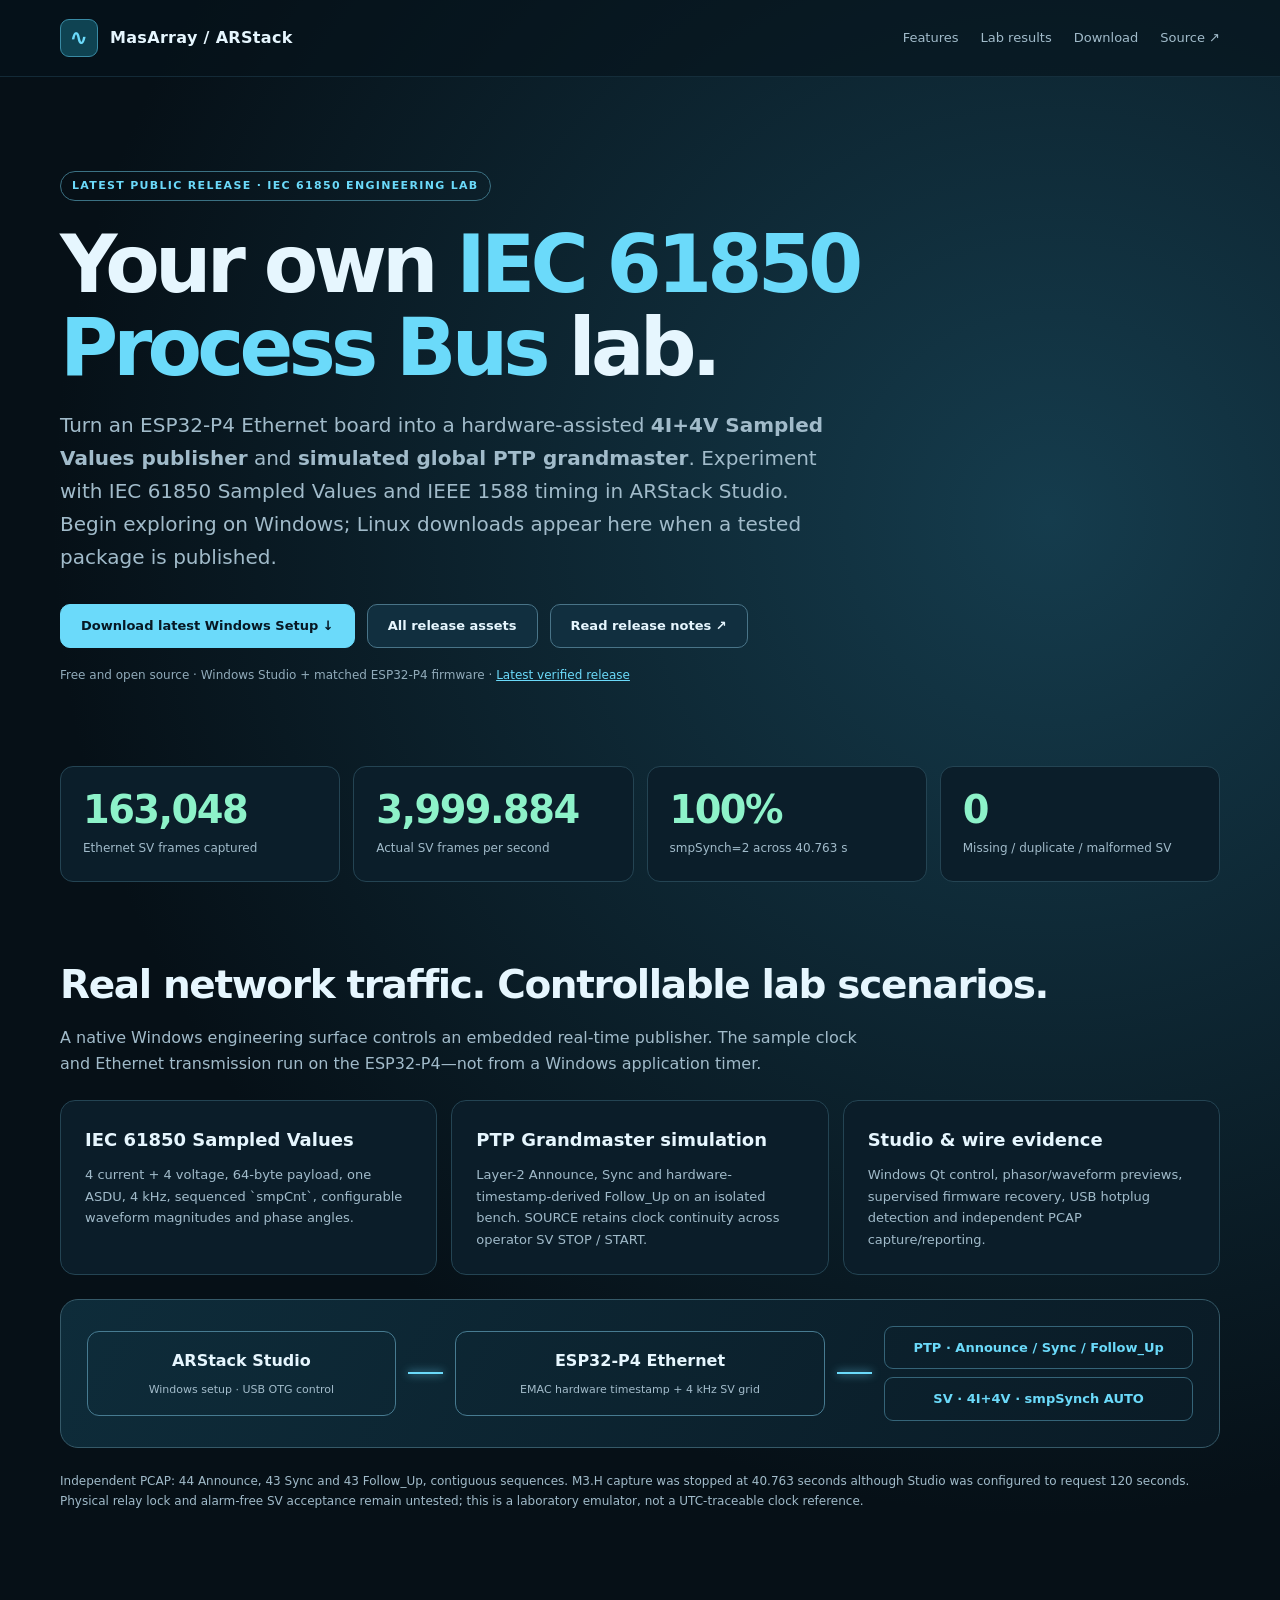
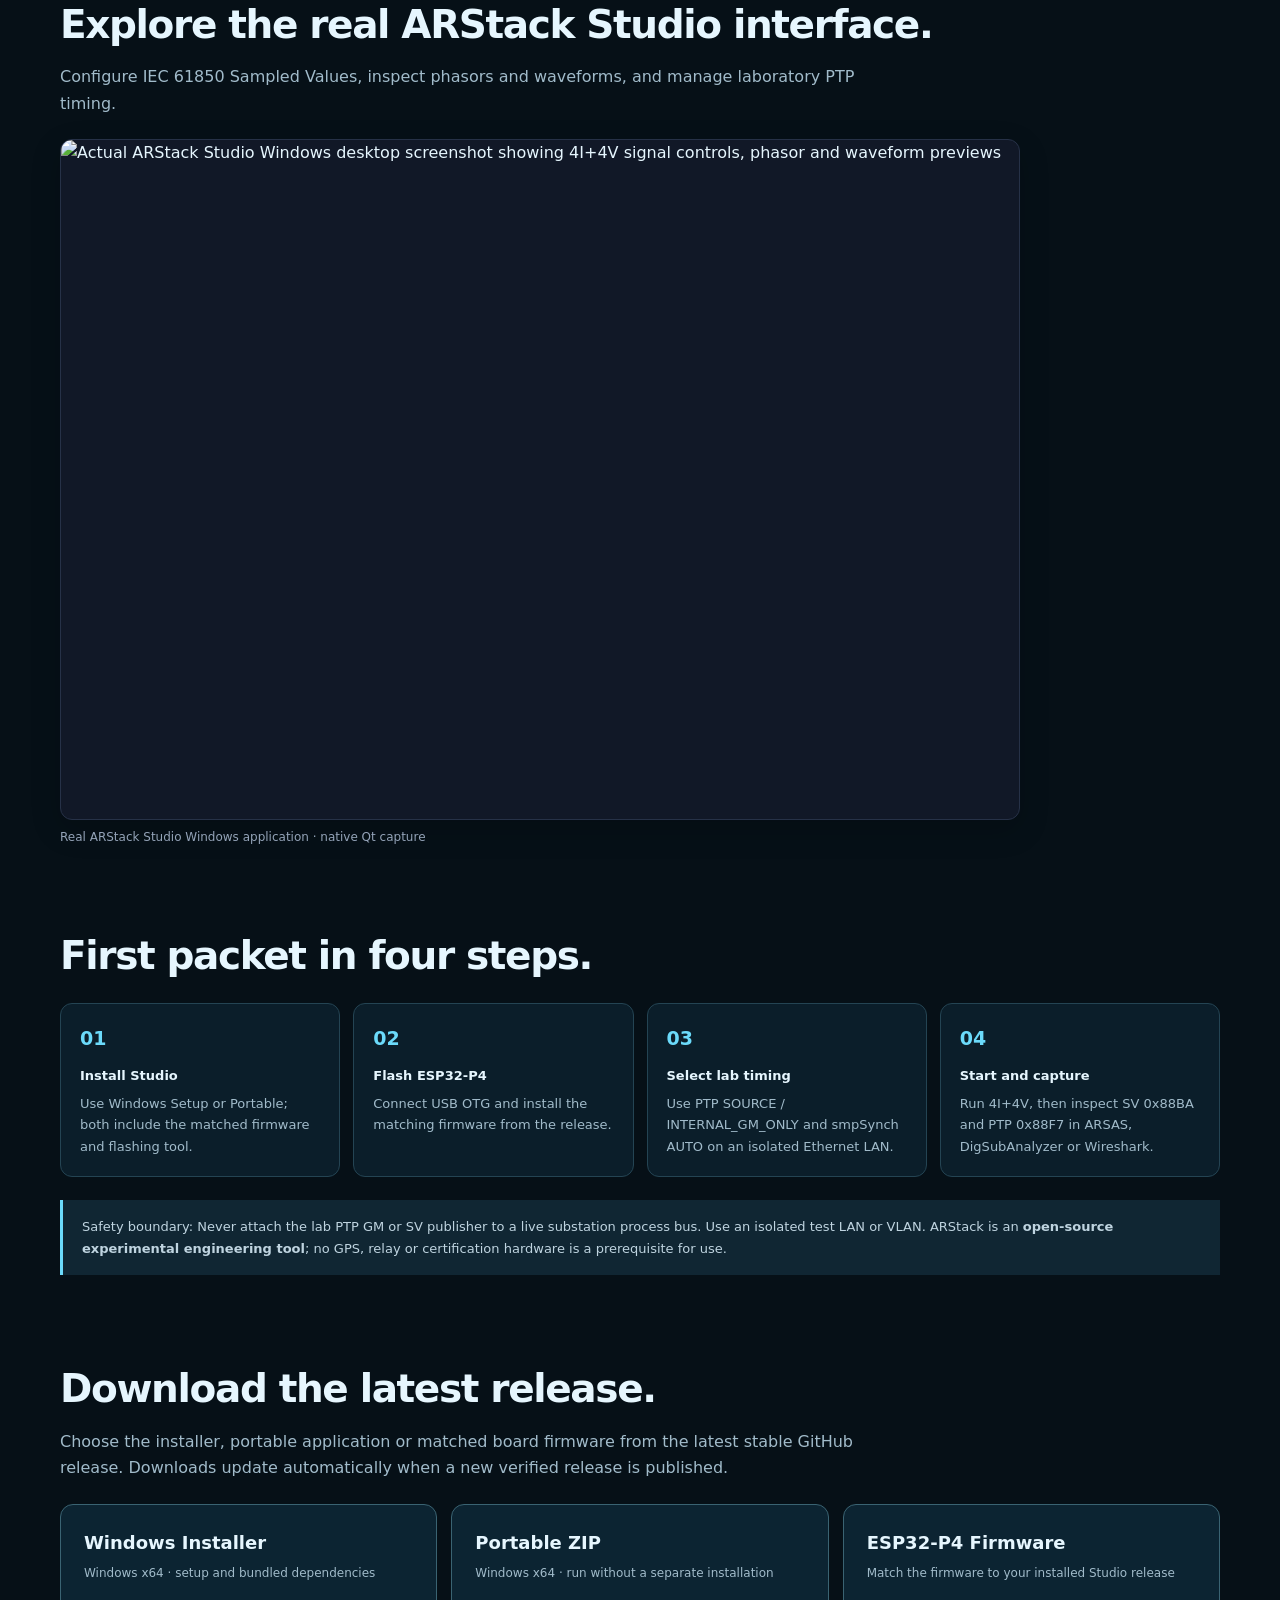
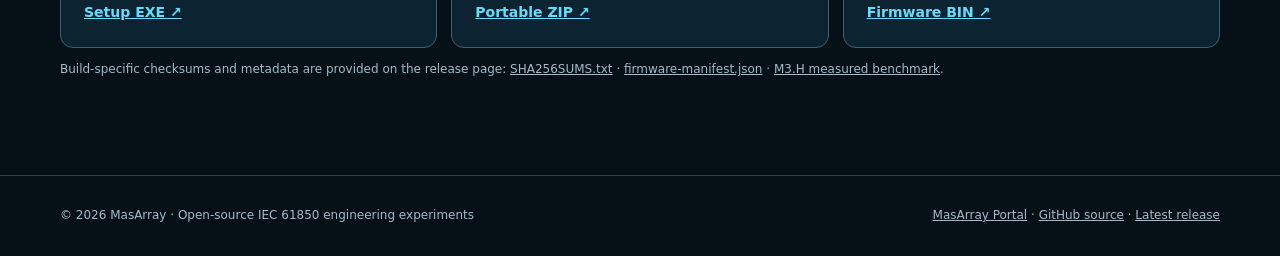
==== commit c53d20ac: "feat(site): show genuine Windows ARStack Studio screenshot" ====
--- a/arstack61850/index.html
+++ b/arstack61850/index.html
@@ -42,7 +42,8 @@
     @media(max-width:780px){.metrics{grid-template-columns:repeat(2,1fr)}.cards,.downloads{grid-template-columns:1fr}.setup{grid-template-columns:repeat(2,1fr)}.schematic{grid-template-columns:1fr;gap:12px}.wire{width:2px;height:25px;justify-self:center}.navlinks{gap:10px}.hero{padding-top:65px}}
     @media(max-width:480px){.shell{width:min(var(--max),calc(100% - 26px))}.navlinks a:first-child{display:none}.metrics{gap:8px}.metric{padding:16px}.setup{grid-template-columns:1fr}.actionrow .btn{width:100%}.footer .shell{flex-direction:column}}
     @media(prefers-reduced-motion:reduce){*{scroll-behavior:auto!important}}
-  .download[hidden]{display:none}</style>
+  .download[hidden]{display:none}.studio-preview{margin:22px 0 0;max-width:960px}.studio-preview img{display:block;width:100%;height:auto;border:1px solid #263147;border-radius:12px;background:#111827;box-shadow:0 10px 30px rgba(0,0,0,.18)}.studio-preview figcaption{font-size:12px;color:#94a3b8;padding:8px 0}
+</style>
 </head>
 <body>
   <header class="top"><div class="shell nav"><a class="brand" href="https://masarray.github.io/"><span class="logo">∿</span>MasArray / ARStack</a><nav class="navlinks" aria-label="Product navigation"><a href="#features">Features</a><a href="#evidence">Lab results</a><a href="#downloads">Download</a><a href="https://github.com/masarray/arstack61850">Source ↗</a></nav></div></header>
@@ -58,6 +59,9 @@
       <div class="cards"><article class="card"><h3>IEC 61850 Sampled Values</h3><p>4 current + 4 voltage, 64-byte payload, one ASDU, 4 kHz, sequenced `smpCnt`, configurable waveform magnitudes and phase angles.</p></article><article class="card"><h3>PTP Grandmaster simulation</h3><p>Layer-2 Announce, Sync and hardware-timestamp-derived Follow_Up on an isolated bench. SOURCE retains clock continuity across operator SV STOP / START.</p></article><article class="card"><h3>Studio & wire evidence</h3><p>Windows Qt control, phasor/waveform previews, supervised firmware recovery, USB hotplug detection and independent PCAP capture/reporting.</p></article></div>
       <div class="schematic" aria-label="Process bus simulator topology"><div class="unit">ARStack Studio<small>Windows setup · USB OTG control</small></div><span class="wire" aria-hidden="true"></span><div class="unit">ESP32-P4 Ethernet<small>EMAC hardware timestamp + 4 kHz SV grid</small></div><span class="wire" aria-hidden="true"></span><div class="streams"><div>PTP · Announce / Sync / Follow_Up</div><div>SV · 4I+4V · smpSynch AUTO</div></div></div>
       <p class="small">Independent PCAP: 44 Announce, 43 Sync and 43 Follow_Up, contiguous sequences. M3.H capture was stopped at 40.763 seconds although Studio was configured to request 120 seconds. Physical relay lock and alarm-free SV acceptance remain untested; this is a laboratory emulator, not a UTC-traceable clock reference.</p>
+    </section>
+    <section class="shell content" id="studio-preview"><h2>Explore the real ARStack Studio interface.</h2><p class="sectionintro">Configure IEC 61850 Sampled Values, inspect phasors and waveforms, and manage laboratory PTP timing.</p>
+      <figure class="studio-preview"><img src="https://raw.githubusercontent.com/masarray/arstack61850/main/assets/screenshots/arstack-studio-windows.png" alt="Actual ARStack Studio Windows desktop screenshot showing 4I+4V signal controls, phasor and waveform previews" width="960" height="680" loading="lazy" decoding="async"><figcaption>Real ARStack Studio Windows application · native Qt capture</figcaption></figure>
     </section>
     <section class="shell content" id="getting-started"><h2>First packet in four steps.</h2><div class="setup"><div class="step"><b>Install Studio</b>Use Windows Setup or Portable; both include the matched firmware and flashing tool.</div><div class="step"><b>Flash ESP32-P4</b>Connect USB OTG and install the matching firmware from the release.</div><div class="step"><b>Select lab timing</b>Use PTP SOURCE / INTERNAL_GM_ONLY and smpSynch AUTO on an isolated Ethernet LAN.</div><div class="step"><b>Start and capture</b>Run 4I+4V, then inspect SV 0x88BA and PTP 0x88F7 in ARSAS, DigSubAnalyzer or Wireshark.</div></div><p class="footnote">Safety boundary: Never attach the lab PTP GM or SV publisher to a live substation process bus. Use an isolated test LAN or VLAN. ARStack is an <strong>open-source experimental engineering tool</strong>; no GPS, relay or certification hardware is a prerequisite for use.</p></section>
     <section class="shell content" id="downloads"><h2>Download the latest release.</h2><p class="sectionintro">Choose the installer, portable application or matched board firmware from the latest stable GitHub release. Downloads update automatically when a new verified release is published.</p>
@@ -84,10 +88,10 @@
       typeof x.browser_download_url==='string' &&
       x.browser_download_url.startsWith('https://github.com/masarray/arstack61850/releases/download/'));
     const resolved={
-      windows:find(/(?:win|windows).*setup\\.exe$/i),
-      portable:find(/(?:win|windows).*portable\\.zip$/i),
-      firmware:find(/firmware.*\\.bin$/i),
-      linux:find(/linux.*\\.AppImage$/i)
+      windows:find(/(?:win|windows).*setup\.exe$/i),
+      portable:find(/(?:win|windows).*portable\.zip$/i),
+      firmware:find(/firmware.*\.bin$/i),
+      linux:find(/linux.*\.AppImage$/i)
     };
     for(const [key,asset] of Object.entries(resolved)){
       document.querySelectorAll('[data-asset="'+key+'"]').forEach(link=>{
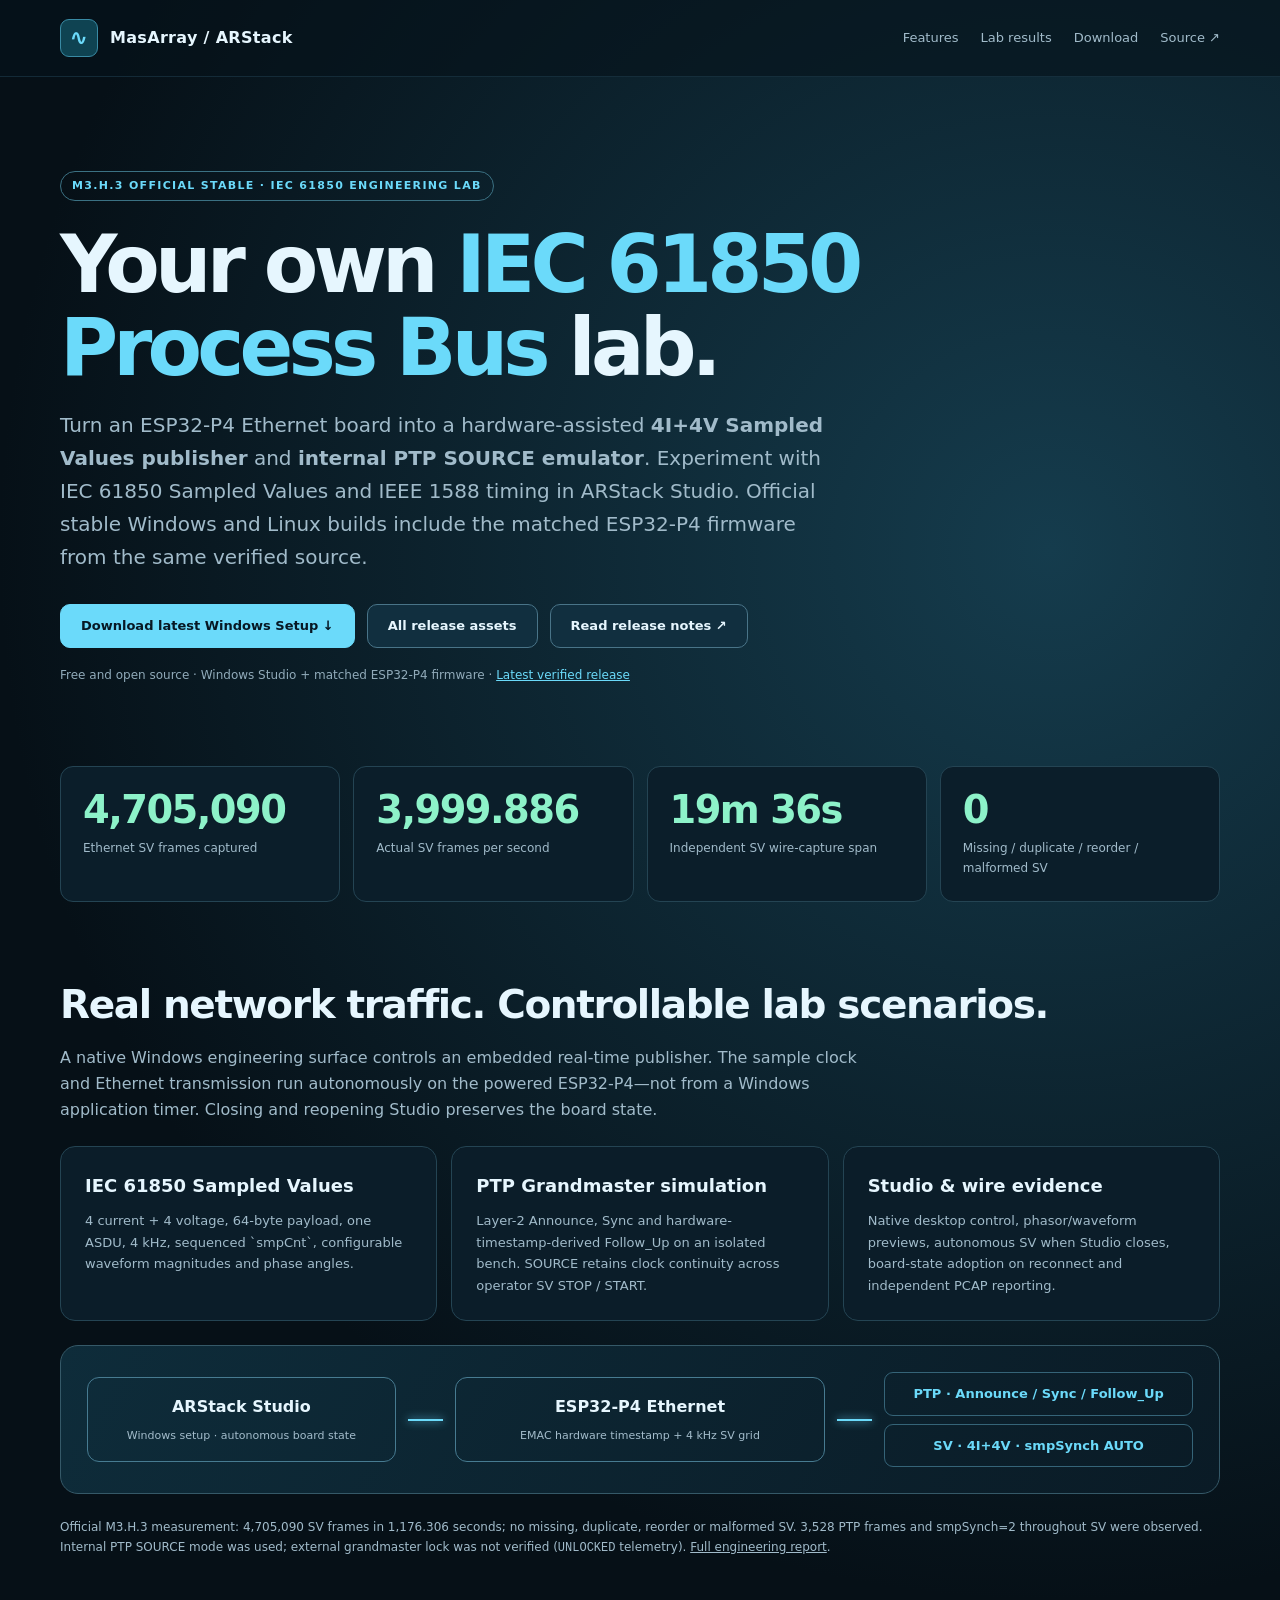
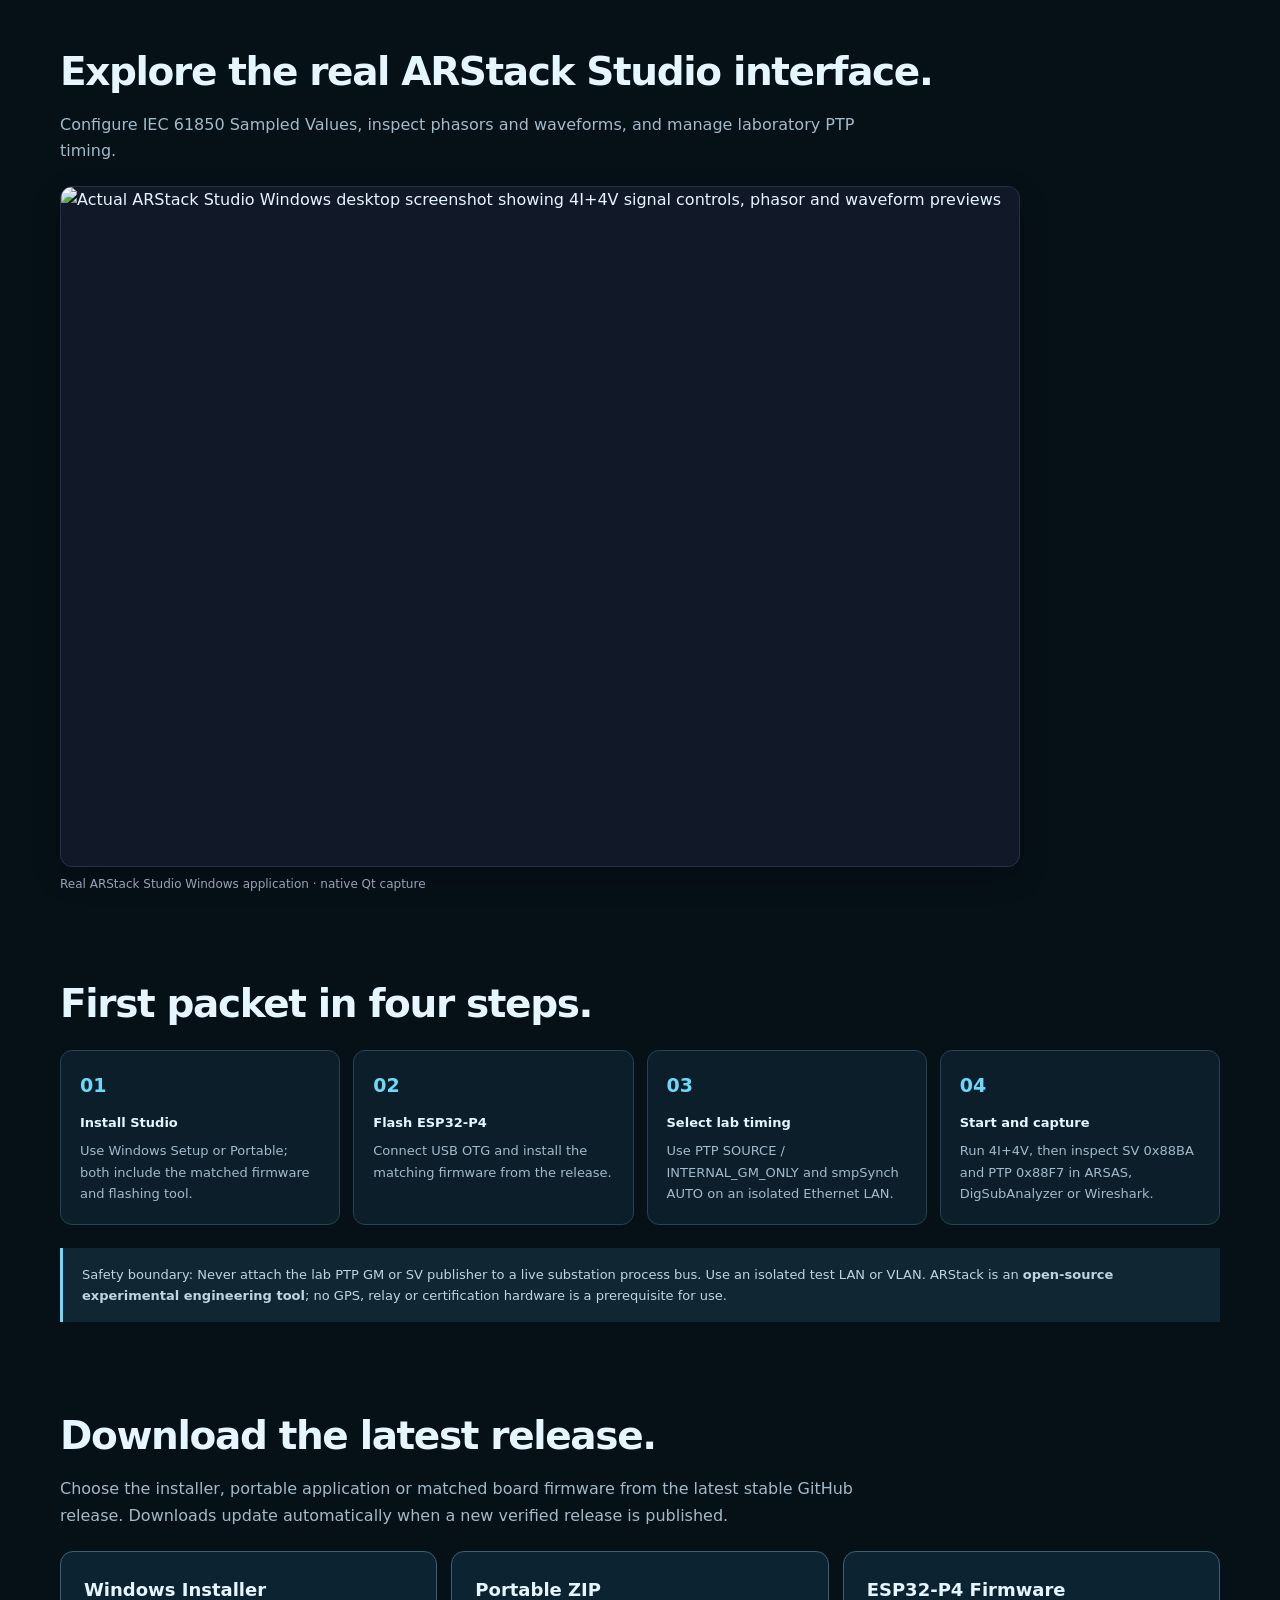
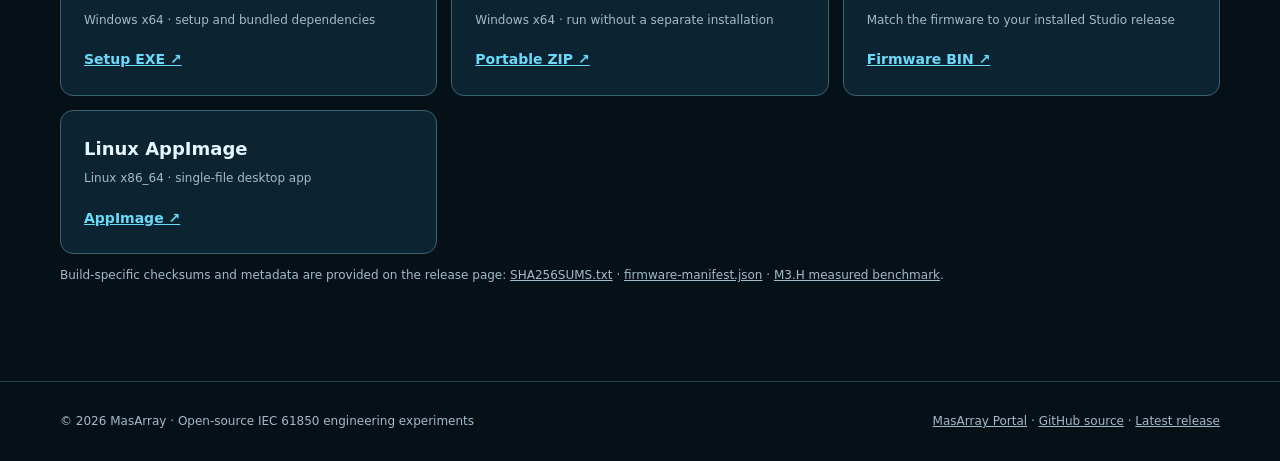
==== commit 4a2ad52f: "site(arstack): synchronize official M3.H.3 downloads and 19-minute 4.7M-frame evidence" ====
--- a/arstack61850/index.html
+++ b/arstack61850/index.html
@@ -9,12 +9,12 @@
   <meta name="description" content="Open-source IEC 61850 engineering laboratory with Sampled Values, PTP simulation, real-time ESP32-P4 output and ARStack Studio. Download the latest verified release.">
   <link rel="canonical" href="https://masarray.github.io/arstack61850/">
   <meta property="og:type" content="website">
-  <meta property="og:title" content="ARStack Process Bus Simulator M3.H — Stable Lab Simulator Edition">
-  <meta property="og:description" content="ESP32-P4 4I+4V Sampled Values + internal simulated Global PTP grandmaster for engineers. 163,048 SV in a 40.76 s capture; zero missing or sync transitions.">
+  <meta property="og:title" content="ARStack Process Bus Simulator M3.H.3 — Official Stable Lab Release">
+  <meta property="og:description" content="ESP32-P4 4I+4V Sampled Values + internal simulated Global PTP grandmaster for engineers. 4,705,090 SV across a 19 min 36 s independent capture; zero missing, duplicate or reorder.">
   <meta property="og:url" content="https://masarray.github.io/arstack61850/">
   <meta property="og:image" content="https://masarray.github.io/social-preview.svg">
   <meta name="twitter:card" content="summary_large_image">
-  <script type="application/ld+json">{"@context":"https://schema.org","@type":"SoftwareApplication","name":"ARStack Process Bus Simulator","softwareVersion":"Latest public release","applicationCategory":"DeveloperApplication","operatingSystem":"Windows 10/11; Linux when available; ESP32-P4 firmware","url":"https://masarray.github.io/arstack61850/","downloadUrl":"https://github.com/masarray/arstack61850/releases/latest","isAccessibleForFree":true,"description":"Open-source Public Stable laboratory IEC 61850 Sampled Values publisher and internal simulated PTP grandmaster lab tool."}</script>
+  <script type="application/ld+json">{"@context":"https://schema.org","@type":"SoftwareApplication","name":"ARStack Process Bus Simulator","softwareVersion":"M3.H.3 Official Stable Lab Release","applicationCategory":"DeveloperApplication","operatingSystem":"Windows 10/11; Linux when available; ESP32-P4 firmware","url":"https://masarray.github.io/arstack61850/","downloadUrl":"https://github.com/masarray/arstack61850/releases/latest","isAccessibleForFree":true,"description":"Open-source Public Stable laboratory IEC 61850 Sampled Values publisher and internal simulated PTP grandmaster lab tool."}</script>
   <style>
     :root{color-scheme:dark;--bg:#061017;--panel:#0c202c;--ink:#e6f6fe;--dim:#a1bbca;--cyan:#6bdafa;--lime:#8df2c9;--line:#244453;--max:1160px;font:16px/1.65 system-ui,-apple-system,Segoe UI,sans-serif}
     *{box-sizing:border-box}body{margin:0;color:var(--ink);background:radial-gradient(circle at 82% 15%,#153c4d 0,transparent 32%),var(--bg)}
@@ -48,28 +48,28 @@
 <body>
   <header class="top"><div class="shell nav"><a class="brand" href="https://masarray.github.io/"><span class="logo">∿</span>MasArray / ARStack</a><nav class="navlinks" aria-label="Product navigation"><a href="#features">Features</a><a href="#evidence">Lab results</a><a href="#downloads">Download</a><a href="https://github.com/masarray/arstack61850">Source ↗</a></nav></div></header>
   <main>
-    <section class="shell hero"><span class="pill" data-latest-label>Latest public release · IEC 61850 engineering lab</span>
+    <section class="shell hero"><span class="pill" data-latest-label>M3.H.3 official stable · IEC 61850 engineering lab</span>
       <h1>Your own <em>IEC 61850 Process Bus</em> lab.</h1>
-      <p class="lead">Turn an ESP32-P4 Ethernet board into a hardware-assisted <strong>4I+4V Sampled Values publisher</strong> and <strong>simulated global PTP grandmaster</strong>. Experiment with IEC 61850 Sampled Values and IEEE 1588 timing in ARStack Studio. Begin exploring on Windows; Linux downloads appear here when a tested package is published.</p>
-      <div class="actionrow"><a class="btn primary" data-asset="windows" href="https://github.com/masarray/arstack61850/releases/latest">Download latest Windows Setup ↓</a><a class="btn secondary" href="#downloads">All release assets</a><a class="btn secondary" href="https://github.com/masarray/arstack61850/releases/latest">Read release notes ↗</a></div>
+      <p class="lead">Turn an ESP32-P4 Ethernet board into a hardware-assisted <strong>4I+4V Sampled Values publisher</strong> and <strong>internal PTP SOURCE emulator</strong>. Experiment with IEC 61850 Sampled Values and IEEE 1588 timing in ARStack Studio. Official stable Windows and Linux builds include the matched ESP32-P4 firmware from the same verified source.</p>
+      <div class="actionrow"><a class="btn primary" data-asset="windows" href="https://github.com/masarray/arstack61850/releases/download/processbus-sim-m3h3-20261025/ARStack-Studio-M3H3-win-x64-setup.exe">Download latest Windows Setup ↓</a><a class="btn secondary" href="#downloads">All release assets</a><a class="btn secondary" href="https://github.com/masarray/arstack61850/releases/latest">Read release notes ↗</a></div>
       <div class="meta">Free and open source · Windows Studio + matched ESP32-P4 firmware · <a href="https://github.com/masarray/arstack61850/releases/latest">Latest verified release</a></div>
     </section>
-    <div class="shell metrics" id="evidence" aria-label="M3.H measured on-wire benchmark"><div class="metric"><strong>163,048</strong><span>Ethernet SV frames captured</span></div><div class="metric"><strong>3,999.884</strong><span>Actual SV frames per second</span></div><div class="metric"><strong>100%</strong><span>smpSynch=2 across 40.763 s</span></div><div class="metric"><strong>0</strong><span>Missing / duplicate / malformed SV</span></div></div>
-    <section class="shell content" id="features"><h2>Real network traffic. Controllable lab scenarios.</h2><p class="sectionintro">A native Windows engineering surface controls an embedded real-time publisher. The sample clock and Ethernet transmission run on the ESP32-P4—not from a Windows application timer.</p>
-      <div class="cards"><article class="card"><h3>IEC 61850 Sampled Values</h3><p>4 current + 4 voltage, 64-byte payload, one ASDU, 4 kHz, sequenced `smpCnt`, configurable waveform magnitudes and phase angles.</p></article><article class="card"><h3>PTP Grandmaster simulation</h3><p>Layer-2 Announce, Sync and hardware-timestamp-derived Follow_Up on an isolated bench. SOURCE retains clock continuity across operator SV STOP / START.</p></article><article class="card"><h3>Studio & wire evidence</h3><p>Windows Qt control, phasor/waveform previews, supervised firmware recovery, USB hotplug detection and independent PCAP capture/reporting.</p></article></div>
-      <div class="schematic" aria-label="Process bus simulator topology"><div class="unit">ARStack Studio<small>Windows setup · USB OTG control</small></div><span class="wire" aria-hidden="true"></span><div class="unit">ESP32-P4 Ethernet<small>EMAC hardware timestamp + 4 kHz SV grid</small></div><span class="wire" aria-hidden="true"></span><div class="streams"><div>PTP · Announce / Sync / Follow_Up</div><div>SV · 4I+4V · smpSynch AUTO</div></div></div>
-      <p class="small">Independent PCAP: 44 Announce, 43 Sync and 43 Follow_Up, contiguous sequences. M3.H capture was stopped at 40.763 seconds although Studio was configured to request 120 seconds. Physical relay lock and alarm-free SV acceptance remain untested; this is a laboratory emulator, not a UTC-traceable clock reference.</p>
+    <div class="shell metrics" id="evidence" aria-label="M3.H.3 independent Ethernet SV wire capture"><div class="metric"><strong>4,705,090</strong><span>Ethernet SV frames captured</span></div><div class="metric"><strong>3,999.886</strong><span>Actual SV frames per second</span></div><div class="metric"><strong>19m 36s</strong><span>Independent SV wire-capture span</span></div><div class="metric"><strong>0</strong><span>Missing / duplicate / reorder / malformed SV</span></div></div>
+    <section class="shell content" id="features"><h2>Real network traffic. Controllable lab scenarios.</h2><p class="sectionintro">A native Windows engineering surface controls an embedded real-time publisher. The sample clock and Ethernet transmission run autonomously on the powered ESP32-P4—not from a Windows application timer. Closing and reopening Studio preserves the board state.</p>
+      <div class="cards"><article class="card"><h3>IEC 61850 Sampled Values</h3><p>4 current + 4 voltage, 64-byte payload, one ASDU, 4 kHz, sequenced `smpCnt`, configurable waveform magnitudes and phase angles.</p></article><article class="card"><h3>PTP Grandmaster simulation</h3><p>Layer-2 Announce, Sync and hardware-timestamp-derived Follow_Up on an isolated bench. SOURCE retains clock continuity across operator SV STOP / START.</p></article><article class="card"><h3>Studio & wire evidence</h3><p>Native desktop control, phasor/waveform previews, autonomous SV when Studio closes, board-state adoption on reconnect and independent PCAP reporting.</p></article></div>
+      <div class="schematic" aria-label="Process bus simulator topology"><div class="unit">ARStack Studio<small>Windows setup · autonomous board state</small></div><span class="wire" aria-hidden="true"></span><div class="unit">ESP32-P4 Ethernet<small>EMAC hardware timestamp + 4 kHz SV grid</small></div><span class="wire" aria-hidden="true"></span><div class="streams"><div>PTP · Announce / Sync / Follow_Up</div><div>SV · 4I+4V · smpSynch AUTO</div></div></div>
+      <p class="small">Official M3.H.3 measurement: 4,705,090 SV frames in 1,176.306 seconds; no missing, duplicate, reorder or malformed SV. 3,528 PTP frames and smpSynch=2 throughout SV were observed. Internal PTP SOURCE mode was used; external grandmaster lock was not verified (<code>UNLOCKED</code> telemetry). <a href="https://github.com/masarray/arstack61850/blob/main/docs/releases/PROCESSBUS_AUTONOMOUS_M3H3_OFFICIAL_20261025.md">Full engineering report</a>.</p>
     </section>
     <section class="shell content" id="studio-preview"><h2>Explore the real ARStack Studio interface.</h2><p class="sectionintro">Configure IEC 61850 Sampled Values, inspect phasors and waveforms, and manage laboratory PTP timing.</p>
       <figure class="studio-preview"><img src="https://raw.githubusercontent.com/masarray/arstack61850/main/assets/screenshots/arstack-studio-windows.png" alt="Actual ARStack Studio Windows desktop screenshot showing 4I+4V signal controls, phasor and waveform previews" width="960" height="680" loading="lazy" decoding="async"><figcaption>Real ARStack Studio Windows application · native Qt capture</figcaption></figure>
     </section>
     <section class="shell content" id="getting-started"><h2>First packet in four steps.</h2><div class="setup"><div class="step"><b>Install Studio</b>Use Windows Setup or Portable; both include the matched firmware and flashing tool.</div><div class="step"><b>Flash ESP32-P4</b>Connect USB OTG and install the matching firmware from the release.</div><div class="step"><b>Select lab timing</b>Use PTP SOURCE / INTERNAL_GM_ONLY and smpSynch AUTO on an isolated Ethernet LAN.</div><div class="step"><b>Start and capture</b>Run 4I+4V, then inspect SV 0x88BA and PTP 0x88F7 in ARSAS, DigSubAnalyzer or Wireshark.</div></div><p class="footnote">Safety boundary: Never attach the lab PTP GM or SV publisher to a live substation process bus. Use an isolated test LAN or VLAN. ARStack is an <strong>open-source experimental engineering tool</strong>; no GPS, relay or certification hardware is a prerequisite for use.</p></section>
     <section class="shell content" id="downloads"><h2>Download the latest release.</h2><p class="sectionintro">Choose the installer, portable application or matched board firmware from the latest stable GitHub release. Downloads update automatically when a new verified release is published.</p>
-      <div class="downloads"><article class="download"><div><h3>Windows Installer</h3><p>Windows x64 · setup and bundled dependencies</p></div><a data-asset="windows" href="https://github.com/masarray/arstack61850/releases/latest">Setup EXE ↗</a></article>
-        <article class="download"><div><h3>Portable ZIP</h3><p>Windows x64 · run without a separate installation</p></div><a data-asset="portable" href="https://github.com/masarray/arstack61850/releases/latest">Portable ZIP ↗</a></article>
-        <article class="download"><div><h3>ESP32-P4 Firmware</h3><p>Match the firmware to your installed Studio release</p></div><a data-asset="firmware" href="https://github.com/masarray/arstack61850/releases/latest">Firmware BIN ↗</a></article>
-        <article class="download" id="linux-download" hidden><div><h3>Linux AppImage</h3><p>Linux x86_64 · single-file desktop app</p></div><a data-asset="linux" href="https://github.com/masarray/arstack61850/releases/latest">AppImage ↗</a></article></div>
-      <p class="small">Build-specific checksums and metadata are provided on the release page: <a href="https://github.com/masarray/arstack61850/releases/latest">SHA256SUMS.txt</a> · <a href="https://github.com/masarray/arstack61850/releases/latest">firmware-manifest.json</a> · <a href="https://github.com/masarray/arstack61850/blob/main/docs/releases/PROCESS_BUS_SIMULATOR_M3H_PUBLIC_20261024.md">M3.H measured benchmark</a>.</p></section>
+      <div class="downloads"><article class="download"><div><h3>Windows Installer</h3><p>Windows x64 · setup and bundled dependencies</p></div><a data-asset="windows" href="https://github.com/masarray/arstack61850/releases/download/processbus-sim-m3h3-20261025/ARStack-Studio-M3H3-win-x64-setup.exe">Setup EXE ↗</a></article>
+        <article class="download"><div><h3>Portable ZIP</h3><p>Windows x64 · run without a separate installation</p></div><a data-asset="portable" href="https://github.com/masarray/arstack61850/releases/download/processbus-sim-m3h3-20261025/ARStack-Studio-M3H3-win-x64-portable.zip">Portable ZIP ↗</a></article>
+        <article class="download"><div><h3>ESP32-P4 Firmware</h3><p>Match the firmware to your installed Studio release</p></div><a data-asset="firmware" href="https://github.com/masarray/arstack61850/releases/download/processbus-sim-m3h3-20261025/ARStack-ESP32P4-M3H3-firmware.bin">Firmware BIN ↗</a></article>
+        <article class="download" id="linux-download"><div><h3>Linux AppImage</h3><p>Linux x86_64 · single-file desktop app</p></div><a data-asset="linux" href="https://github.com/masarray/arstack61850/releases/download/processbus-sim-m3h3-20261025/ARStack-Studio-linux-x86_64.AppImage">AppImage ↗</a></article></div>
+      <p class="small">Build-specific checksums and metadata are provided on the release page: <a href="https://github.com/masarray/arstack61850/releases/latest">SHA256SUMS.txt</a> · <a href="https://github.com/masarray/arstack61850/releases/latest">firmware-manifest.json</a> · <a href="https://github.com/masarray/arstack61850/blob/main/docs/releases/PROCESSBUS_AUTONOMOUS_M3H3_OFFICIAL_20261025.md">M3.H measured benchmark</a>.</p></section>
   </main>
   <footer class="footer"><div class="shell"><span>© 2026 MasArray · Open-source IEC 61850 engineering experiments</span><span><a href="https://masarray.github.io/">MasArray Portal</a> · <a href="https://github.com/masarray/arstack61850">GitHub source</a> · <a href="https://github.com/masarray/arstack61850/releases/latest">Latest release</a></span></div></footer>
 
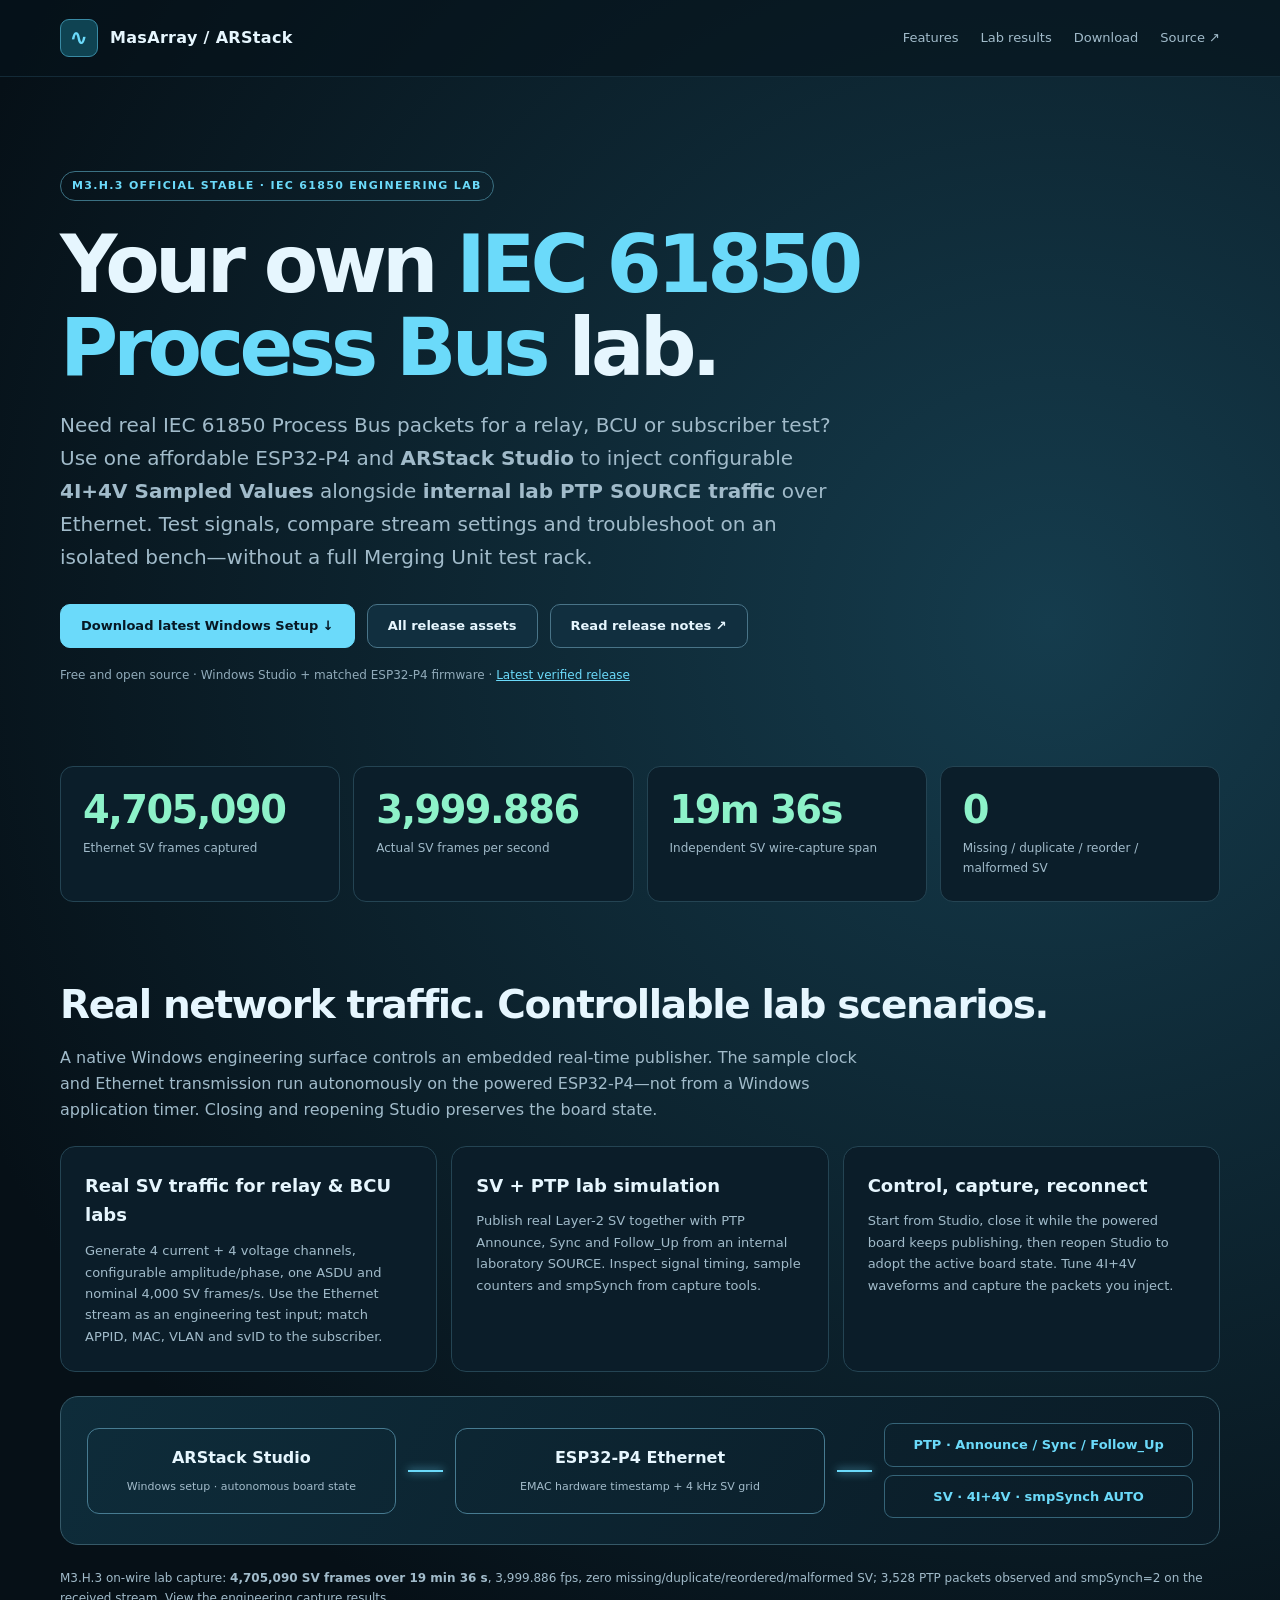
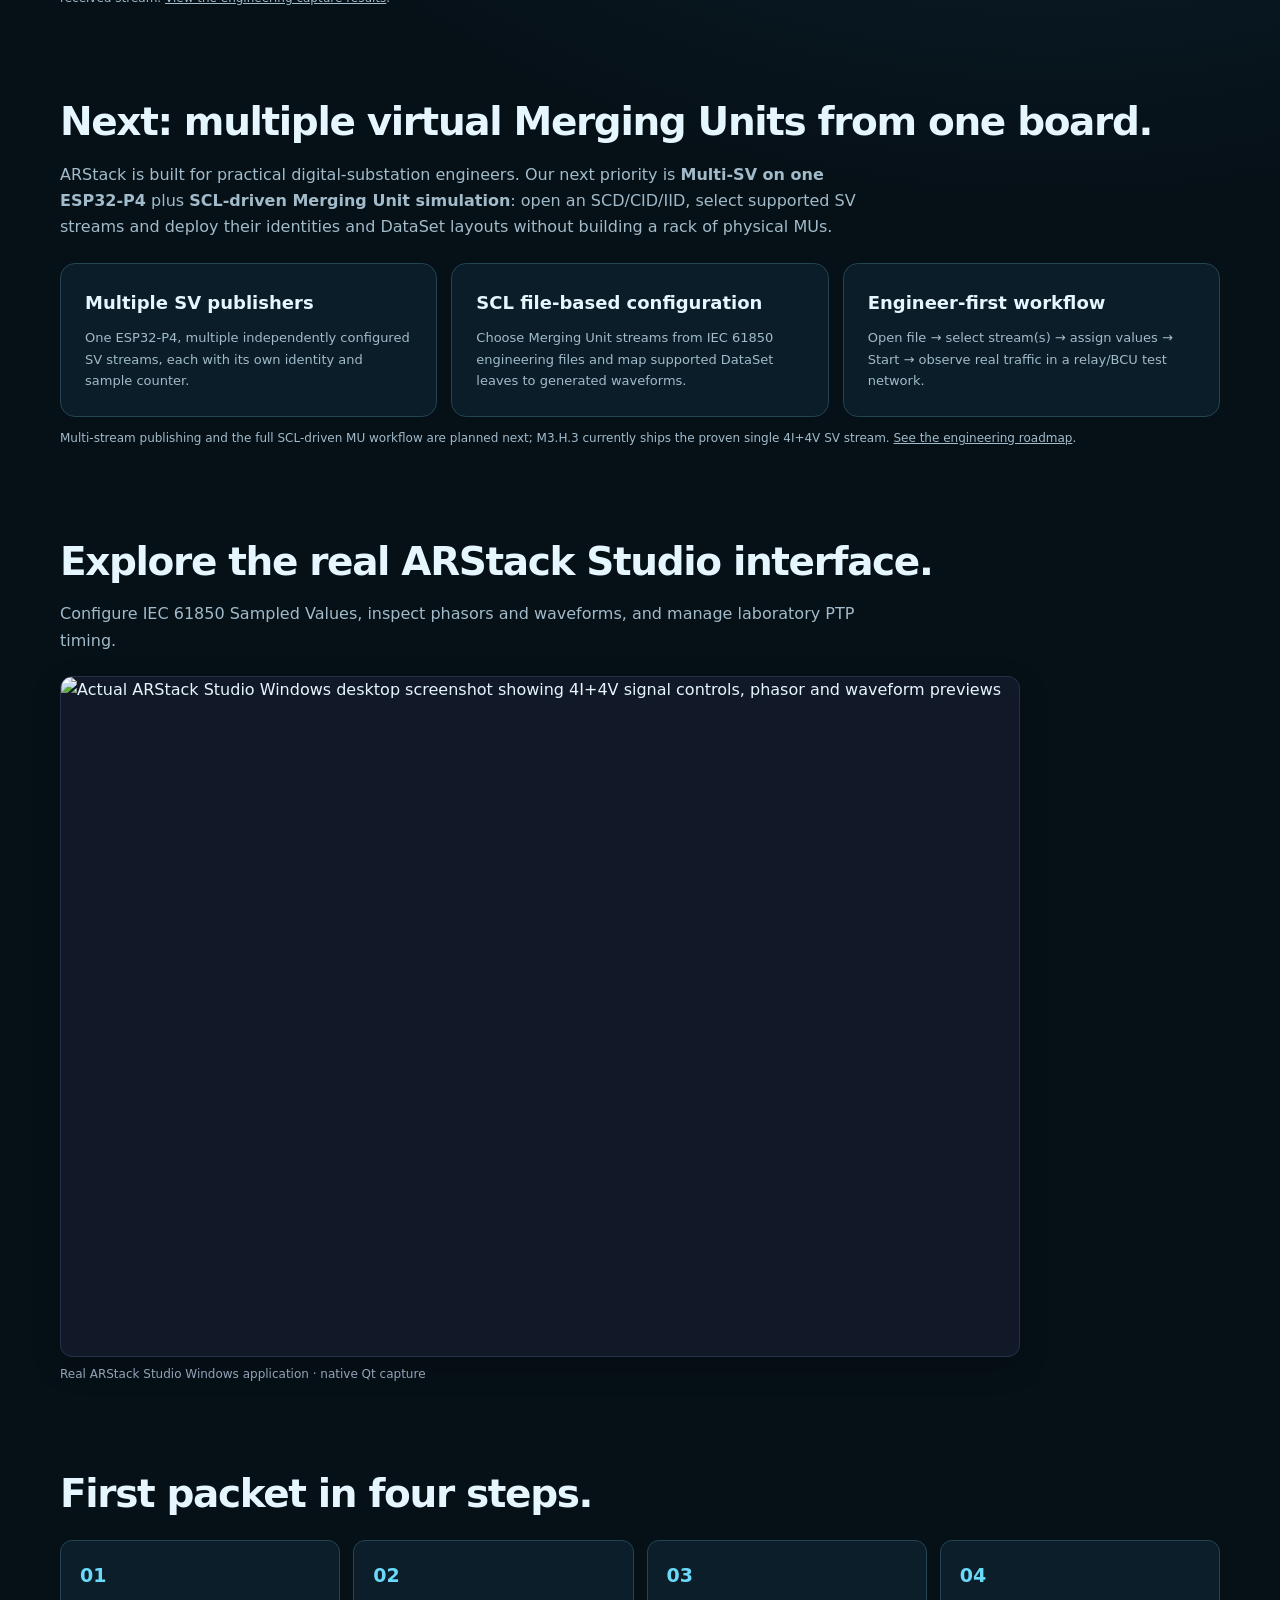
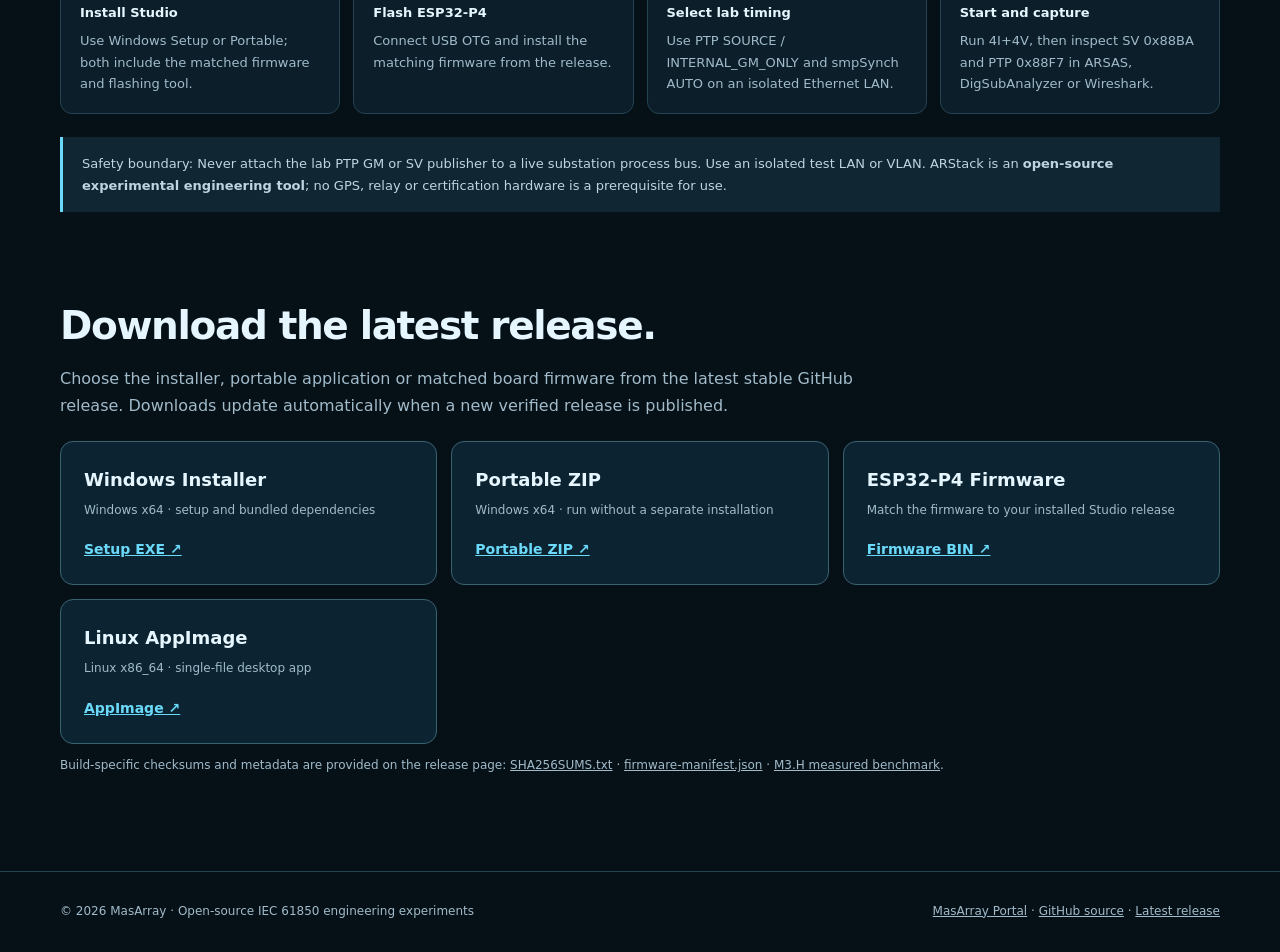
==== commit eb8c66c2: "site(product): foreground relay/BCU traffic injection and Multi-SV + SCL-based MU roadmap" ====
--- a/arstack61850/index.html
+++ b/arstack61850/index.html
@@ -50,16 +50,17 @@
   <main>
     <section class="shell hero"><span class="pill" data-latest-label>M3.H.3 official stable · IEC 61850 engineering lab</span>
       <h1>Your own <em>IEC 61850 Process Bus</em> lab.</h1>
-      <p class="lead">Turn an ESP32-P4 Ethernet board into a hardware-assisted <strong>4I+4V Sampled Values publisher</strong> and <strong>internal PTP SOURCE emulator</strong>. Experiment with IEC 61850 Sampled Values and IEEE 1588 timing in ARStack Studio. Official stable Windows and Linux builds include the matched ESP32-P4 firmware from the same verified source.</p>
+      <p class="lead">Need real IEC 61850 Process Bus packets for a relay, BCU or subscriber test? Use one affordable ESP32-P4 and <strong>ARStack Studio</strong> to inject configurable <strong>4I+4V Sampled Values</strong> alongside <strong>internal lab PTP SOURCE traffic</strong> over Ethernet. Test signals, compare stream settings and troubleshoot on an isolated bench—without a full Merging Unit test rack.</p>
       <div class="actionrow"><a class="btn primary" data-asset="windows" href="https://github.com/masarray/arstack61850/releases/download/processbus-sim-m3h3-20261025/ARStack-Studio-M3H3-win-x64-setup.exe">Download latest Windows Setup ↓</a><a class="btn secondary" href="#downloads">All release assets</a><a class="btn secondary" href="https://github.com/masarray/arstack61850/releases/latest">Read release notes ↗</a></div>
       <div class="meta">Free and open source · Windows Studio + matched ESP32-P4 firmware · <a href="https://github.com/masarray/arstack61850/releases/latest">Latest verified release</a></div>
     </section>
     <div class="shell metrics" id="evidence" aria-label="M3.H.3 independent Ethernet SV wire capture"><div class="metric"><strong>4,705,090</strong><span>Ethernet SV frames captured</span></div><div class="metric"><strong>3,999.886</strong><span>Actual SV frames per second</span></div><div class="metric"><strong>19m 36s</strong><span>Independent SV wire-capture span</span></div><div class="metric"><strong>0</strong><span>Missing / duplicate / reorder / malformed SV</span></div></div>
     <section class="shell content" id="features"><h2>Real network traffic. Controllable lab scenarios.</h2><p class="sectionintro">A native Windows engineering surface controls an embedded real-time publisher. The sample clock and Ethernet transmission run autonomously on the powered ESP32-P4—not from a Windows application timer. Closing and reopening Studio preserves the board state.</p>
-      <div class="cards"><article class="card"><h3>IEC 61850 Sampled Values</h3><p>4 current + 4 voltage, 64-byte payload, one ASDU, 4 kHz, sequenced `smpCnt`, configurable waveform magnitudes and phase angles.</p></article><article class="card"><h3>PTP Grandmaster simulation</h3><p>Layer-2 Announce, Sync and hardware-timestamp-derived Follow_Up on an isolated bench. SOURCE retains clock continuity across operator SV STOP / START.</p></article><article class="card"><h3>Studio & wire evidence</h3><p>Native desktop control, phasor/waveform previews, autonomous SV when Studio closes, board-state adoption on reconnect and independent PCAP reporting.</p></article></div>
+      <div class="cards"><article class="card"><h3>Real SV traffic for relay &amp; BCU labs</h3><p>Generate 4 current + 4 voltage channels, configurable amplitude/phase, one ASDU and nominal 4,000 SV frames/s. Use the Ethernet stream as an engineering test input; match APPID, MAC, VLAN and svID to the subscriber.</p></article><article class="card"><h3>SV + PTP lab simulation</h3><p>Publish real Layer-2 SV together with PTP Announce, Sync and Follow_Up from an internal laboratory SOURCE. Inspect signal timing, sample counters and smpSynch from capture tools.</p></article><article class="card"><h3>Control, capture, reconnect</h3><p>Start from Studio, close it while the powered board keeps publishing, then reopen Studio to adopt the active board state. Tune 4I+4V waveforms and capture the packets you inject.</p></article></div>
       <div class="schematic" aria-label="Process bus simulator topology"><div class="unit">ARStack Studio<small>Windows setup · autonomous board state</small></div><span class="wire" aria-hidden="true"></span><div class="unit">ESP32-P4 Ethernet<small>EMAC hardware timestamp + 4 kHz SV grid</small></div><span class="wire" aria-hidden="true"></span><div class="streams"><div>PTP · Announce / Sync / Follow_Up</div><div>SV · 4I+4V · smpSynch AUTO</div></div></div>
-      <p class="small">Official M3.H.3 measurement: 4,705,090 SV frames in 1,176.306 seconds; no missing, duplicate, reorder or malformed SV. 3,528 PTP frames and smpSynch=2 throughout SV were observed. Internal PTP SOURCE mode was used; external grandmaster lock was not verified (<code>UNLOCKED</code> telemetry). <a href="https://github.com/masarray/arstack61850/blob/main/docs/releases/PROCESSBUS_AUTONOMOUS_M3H3_OFFICIAL_20261025.md">Full engineering report</a>.</p>
+      <p class="small">M3.H.3 on-wire lab capture: <strong>4,705,090 SV frames over 19 min 36 s</strong>, 3,999.886 fps, zero missing/duplicate/reordered/malformed SV; 3,528 PTP packets observed and smpSynch=2 on the received stream. <a href="https://github.com/masarray/arstack61850/blob/main/docs/releases/PROCESSBUS_AUTONOMOUS_M3H3_OFFICIAL_20261025.md">View the engineering capture results</a>.</p>
     </section>
+    <section class="shell content" id="roadmap"><h2>Next: multiple virtual Merging Units from one board.</h2><p class="sectionintro">ARStack is built for practical digital-substation engineers. Our next priority is <strong>Multi-SV on one ESP32-P4</strong> plus <strong>SCL-driven Merging Unit simulation</strong>: open an SCD/CID/IID, select supported SV streams and deploy their identities and DataSet layouts without building a rack of physical MUs.</p><div class="cards"><article class="card"><h3>Multiple SV publishers</h3><p>One ESP32-P4, multiple independently configured SV streams, each with its own identity and sample counter.</p></article><article class="card"><h3>SCL file-based configuration</h3><p>Choose Merging Unit streams from IEC 61850 engineering files and map supported DataSet leaves to generated waveforms.</p></article><article class="card"><h3>Engineer-first workflow</h3><p>Open file → select stream(s) → assign values → Start → observe real traffic in a relay/BCU test network.</p></article></div><p class="small">Multi-stream publishing and the full SCL-driven MU workflow are planned next; M3.H.3 currently ships the proven single 4I+4V SV stream. <a href="https://github.com/masarray/arstack61850/blob/main/docs/PROCESS_BUS_MULTI_SV_SCL_NEXT_PHASE.md">See the engineering roadmap</a>.</p></section>
     <section class="shell content" id="studio-preview"><h2>Explore the real ARStack Studio interface.</h2><p class="sectionintro">Configure IEC 61850 Sampled Values, inspect phasors and waveforms, and manage laboratory PTP timing.</p>
       <figure class="studio-preview"><img src="https://raw.githubusercontent.com/masarray/arstack61850/main/assets/screenshots/arstack-studio-windows.png" alt="Actual ARStack Studio Windows desktop screenshot showing 4I+4V signal controls, phasor and waveform previews" width="960" height="680" loading="lazy" decoding="async"><figcaption>Real ARStack Studio Windows application · native Qt capture</figcaption></figure>
     </section>
